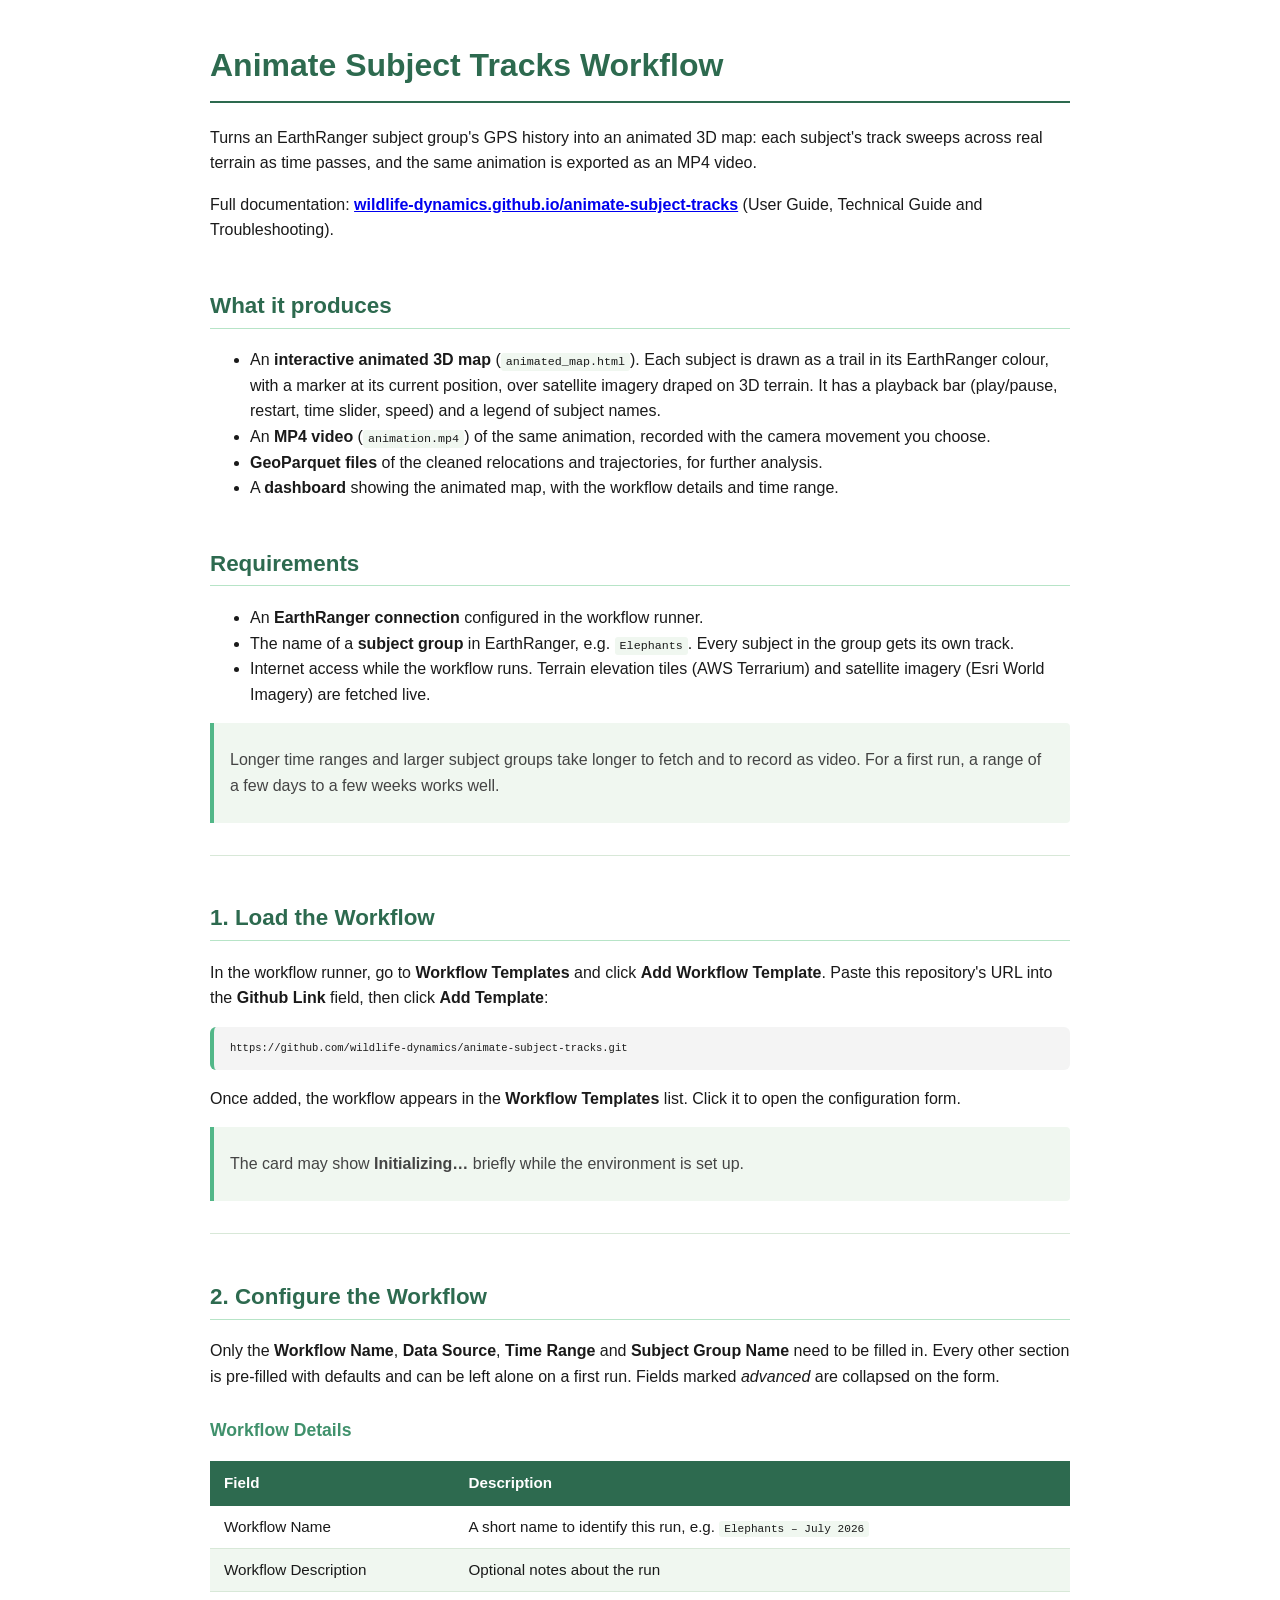
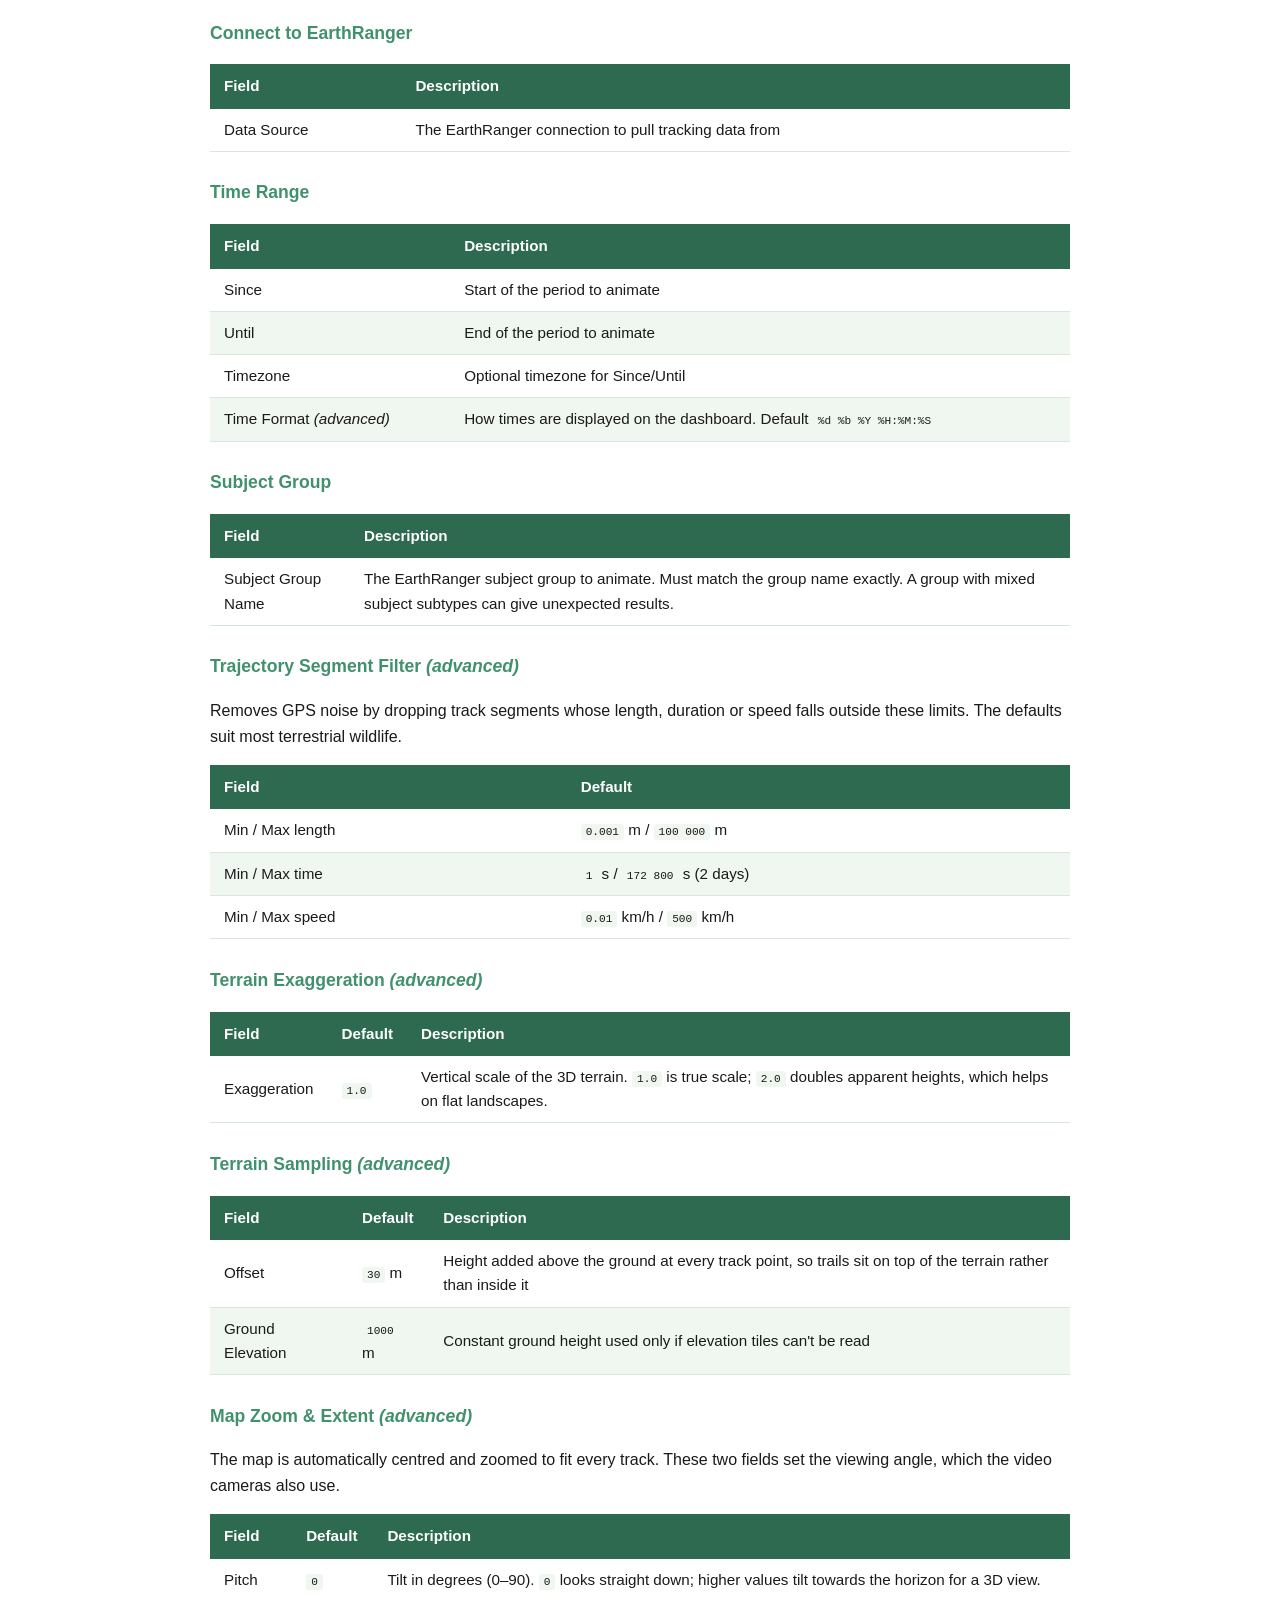
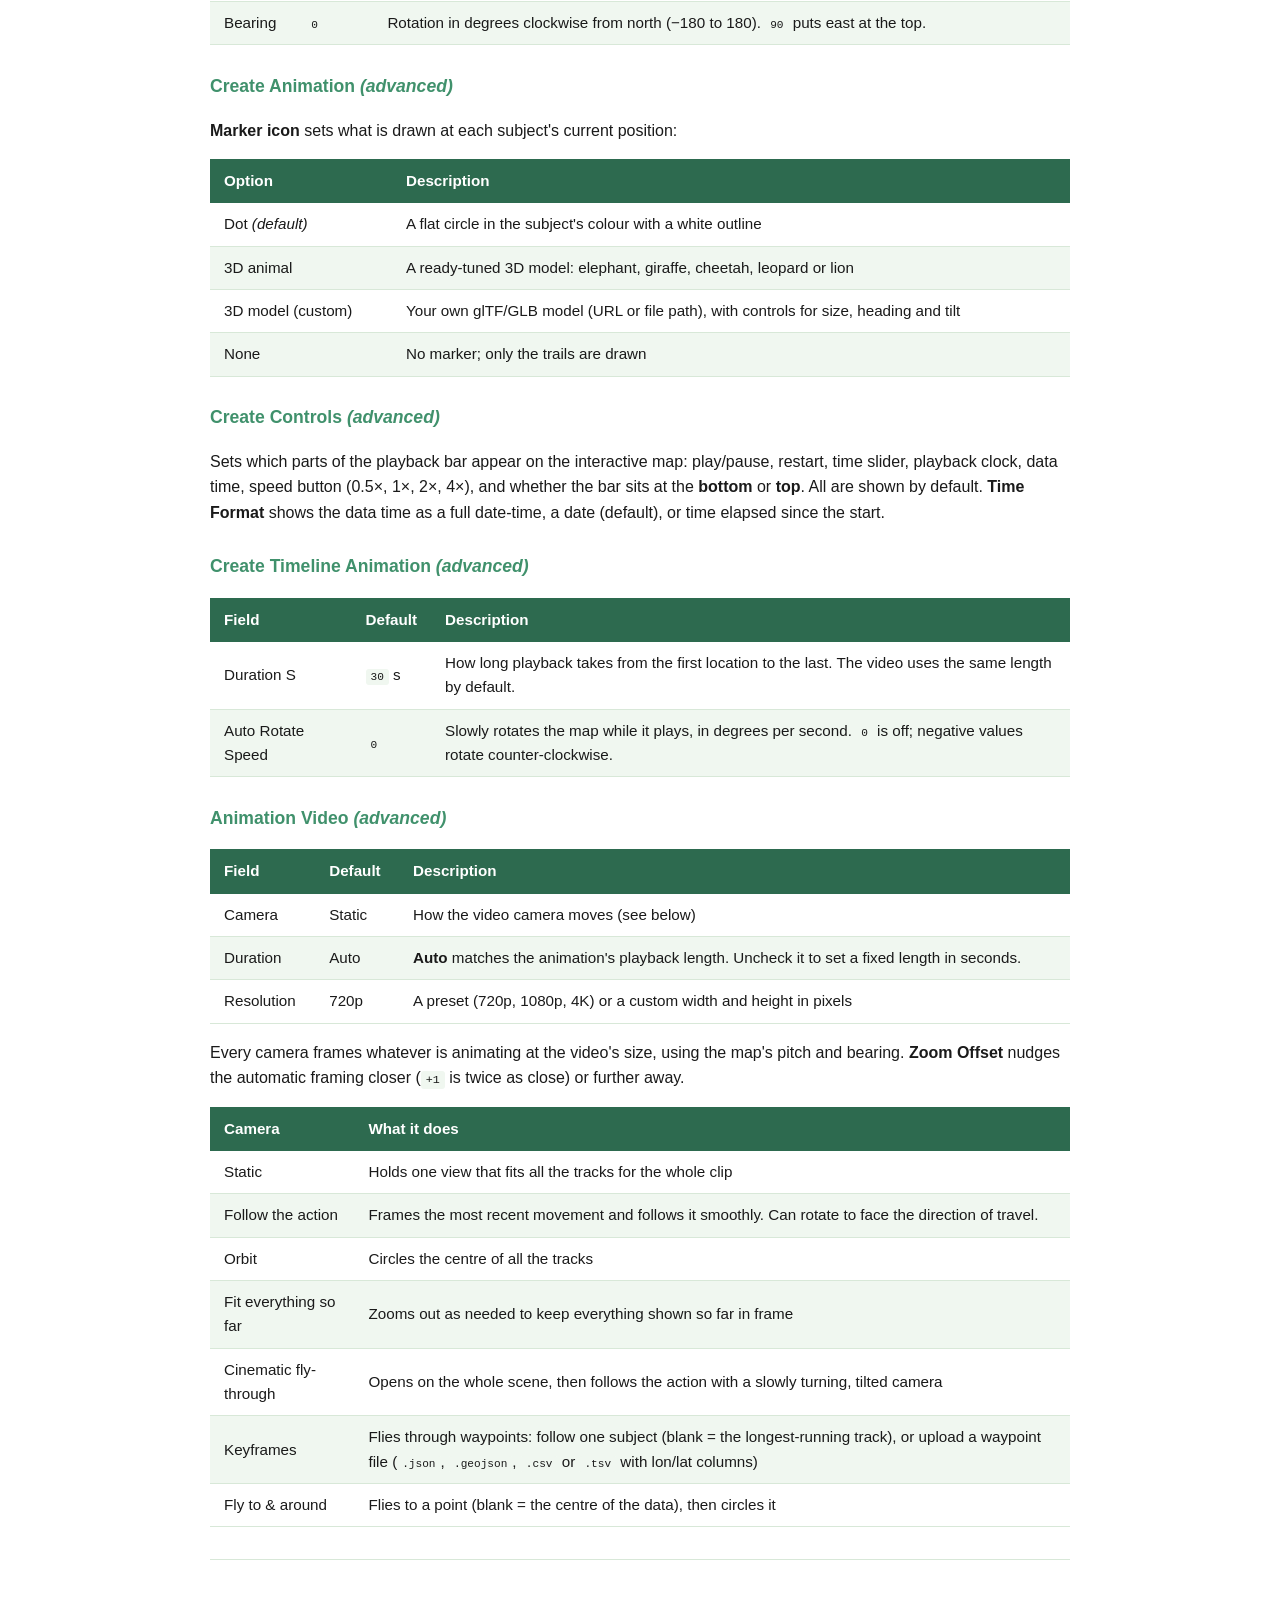
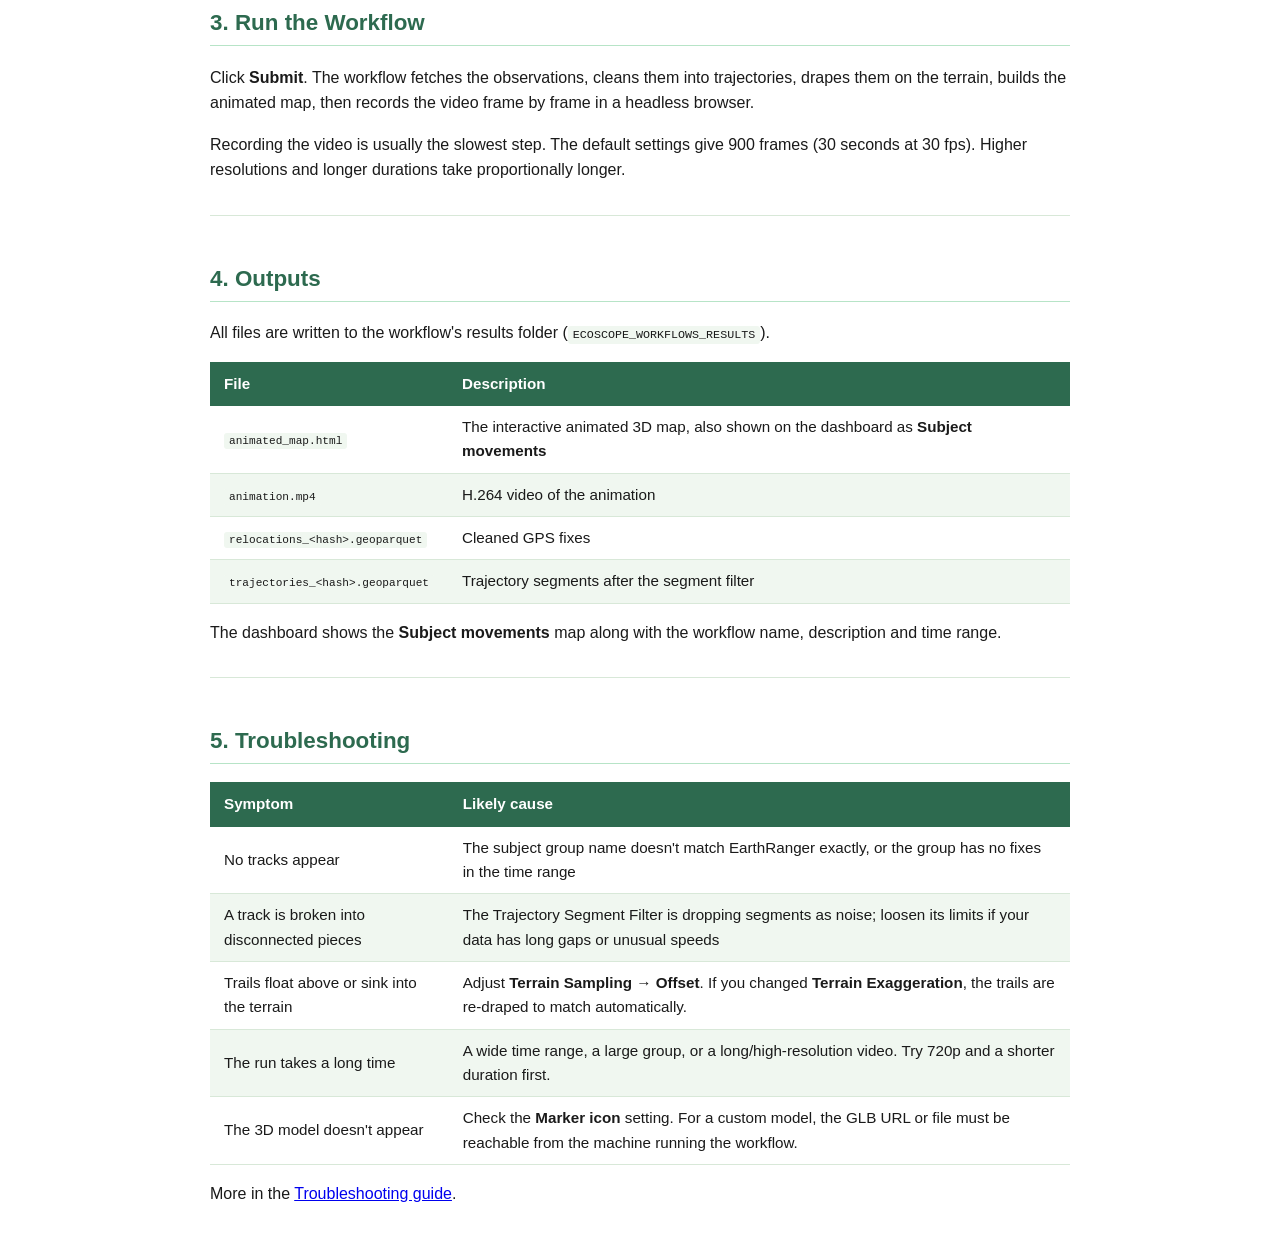
==== README.html @ dc08ee8d "Improve configurations and update readme" ====
<!DOCTYPE html>
<html lang="en">
<head>
  <meta charset="utf-8" />
  <meta name="viewport" content="width=device-width, initial-scale=1.0, user-scalable=yes" />
  <title>Animate Subject Tracks Workflow</title>
  <style>
    code{white-space: pre-wrap;}
    span.smallcaps{font-variant: small-caps;}
    span.underline{text-decoration: underline;}
    div.column{display: inline-block; vertical-align: top; width: 50%;}
    div.hanging-indent{margin-left: 1.5em; text-indent: -1.5em;}
    ul.task-list{list-style: none;}
    .display.math{display: block; text-align: center; margin: 0.5rem auto;}
    body { font-family: -apple-system, BlinkMacSystemFont, "Segoe UI", sans-serif; max-width: 860px; margin: 40px auto; padding: 0 24px; color: #1a1a1a; line-height: 1.6; }
    h1 { font-size: 2em; border-bottom: 2px solid #2d6a4f; padding-bottom: 10px; color: #2d6a4f; }
    h2 { font-size: 1.4em; color: #2d6a4f; margin-top: 2em; border-bottom: 1px solid #b7e4c7; padding-bottom: 4px; }
    h3 { font-size: 1.1em; color: #40916c; margin-top: 1.5em; }
    h4 { font-size: 1em; color: #52b788; }
    img { max-width: 100%; border: 1px solid #d8e8d8; border-radius: 6px; margin: 16px 0; box-shadow: 0 2px 8px rgba(0,0,0,0.1); }
    pre { background: #f4f4f4; padding: 12px 16px; border-radius: 6px; font-size: 0.9em; overflow-x: auto; border-left: 4px solid #52b788; }
    code { background: #f0f7f0; padding: 2px 5px; border-radius: 3px; font-size: 0.9em; }
    pre code { background: none; padding: 0; }
    table { border-collapse: collapse; width: 100%; margin: 16px 0; font-size: 0.95em; }
    th { background: #2d6a4f; color: white; padding: 10px 14px; text-align: left; }
    td { padding: 9px 14px; border-bottom: 1px solid #d8e8d8; }
    tr:nth-child(even) td { background: #f0f7f0; }
    hr { border: none; border-top: 1px solid #d8e8d8; margin: 2em 0; }
    blockquote { border-left: 4px solid #52b788; margin: 1em 0; padding: 8px 16px; background: #f0f7f0; color: #444; border-radius: 0 4px 4px 0; }
  </style>
</head>
<body>

<h1 id="animate-subject-tracks-workflow">Animate Subject Tracks Workflow</h1>
<p>Turns an EarthRanger subject group's GPS history into an animated 3D map: each subject's track sweeps across real terrain as time passes, and the same animation is exported as an MP4 video.</p>
<p>Full documentation: <strong><a href="https://wildlife-dynamics.github.io/animate-subject-tracks/">wildlife-dynamics.github.io/animate-subject-tracks</a></strong> (User Guide, Technical Guide and Troubleshooting).</p>
<h2 id="what-it-produces">What it produces</h2>
<ul>
<li>An <strong>interactive animated 3D map</strong> (<code>animated_map.html</code>). Each subject is drawn as a trail in its EarthRanger colour, with a marker at its current position, over satellite imagery draped on 3D terrain. It has a playback bar (play/pause, restart, time slider, speed) and a legend of subject names.</li>
<li>An <strong>MP4 video</strong> (<code>animation.mp4</code>) of the same animation, recorded with the camera movement you choose.</li>
<li><strong>GeoParquet files</strong> of the cleaned relocations and trajectories, for further analysis.</li>
<li>A <strong>dashboard</strong> showing the animated map, with the workflow details and time range.</li>
</ul>
<h2 id="requirements">Requirements</h2>
<ul>
<li>An <strong>EarthRanger connection</strong> configured in the workflow runner.</li>
<li>The name of a <strong>subject group</strong> in EarthRanger, e.g. <code>Elephants</code>. Every subject in the group gets its own track.</li>
<li>Internet access while the workflow runs. Terrain elevation tiles (AWS Terrarium) and satellite imagery (Esri World Imagery) are fetched live.</li>
</ul>
<blockquote>
<p>Longer time ranges and larger subject groups take longer to fetch and to record as video. For a first run, a range of a few days to a few weeks works well.</p>
</blockquote>
<hr />
<h2 id="1-load-the-workflow">1. Load the Workflow</h2>
<p>In the workflow runner, go to <strong>Workflow Templates</strong> and click <strong>Add Workflow Template</strong>. Paste this repository's URL into the <strong>Github Link</strong> field, then click <strong>Add Template</strong>:</p>
<pre><code>https://github.com/wildlife-dynamics/animate-subject-tracks.git
</code></pre>
<p>Once added, the workflow appears in the <strong>Workflow Templates</strong> list. Click it to open the configuration form.</p>
<blockquote>
<p>The card may show <strong>Initializing…</strong> briefly while the environment is set up.</p>
</blockquote>
<hr />
<h2 id="2-configure-the-workflow">2. Configure the Workflow</h2>
<p>Only the <strong>Workflow Name</strong>, <strong>Data Source</strong>, <strong>Time Range</strong> and <strong>Subject Group Name</strong> need to be filled in. Every other section is pre-filled with defaults and can be left alone on a first run. Fields marked <em>advanced</em> are collapsed on the form.</p>
<h3 id="workflow-details">Workflow Details</h3>
<table>
<thead>
<tr>
<th>Field</th>
<th>Description</th>
</tr>
</thead>
<tbody>
<tr>
<td>Workflow Name</td>
<td>A short name to identify this run, e.g. <code>Elephants – July 2026</code></td>
</tr>
<tr>
<td>Workflow Description</td>
<td>Optional notes about the run</td>
</tr>
</tbody>
</table>
<h3 id="connect-to-earthranger">Connect to EarthRanger</h3>
<table>
<thead>
<tr>
<th>Field</th>
<th>Description</th>
</tr>
</thead>
<tbody>
<tr>
<td>Data Source</td>
<td>The EarthRanger connection to pull tracking data from</td>
</tr>
</tbody>
</table>
<h3 id="time-range">Time Range</h3>
<table>
<thead>
<tr>
<th>Field</th>
<th>Description</th>
</tr>
</thead>
<tbody>
<tr>
<td>Since</td>
<td>Start of the period to animate</td>
</tr>
<tr>
<td>Until</td>
<td>End of the period to animate</td>
</tr>
<tr>
<td>Timezone</td>
<td>Optional timezone for Since/Until</td>
</tr>
<tr>
<td>Time Format <em>(advanced)</em></td>
<td>How times are displayed on the dashboard. Default <code>%d %b %Y %H:%M:%S</code></td>
</tr>
</tbody>
</table>
<h3 id="subject-group">Subject Group</h3>
<table>
<thead>
<tr>
<th>Field</th>
<th>Description</th>
</tr>
</thead>
<tbody>
<tr>
<td>Subject Group Name</td>
<td>The EarthRanger subject group to animate. Must match the group name exactly. A group with mixed subject subtypes can give unexpected results.</td>
</tr>
</tbody>
</table>
<h3 id="trajectory-segment-filter-advanced">Trajectory Segment Filter <em>(advanced)</em></h3>
<p>Removes GPS noise by dropping track segments whose length, duration or speed falls outside these limits. The defaults suit most terrestrial wildlife.</p>
<table>
<thead>
<tr>
<th>Field</th>
<th>Default</th>
</tr>
</thead>
<tbody>
<tr>
<td>Min / Max length</td>
<td><code>0.001</code> m / <code>100 000</code> m</td>
</tr>
<tr>
<td>Min / Max time</td>
<td><code>1</code> s / <code>172 800</code> s (2 days)</td>
</tr>
<tr>
<td>Min / Max speed</td>
<td><code>0.01</code> km/h / <code>500</code> km/h</td>
</tr>
</tbody>
</table>
<h3 id="terrain-exaggeration-advanced">Terrain Exaggeration <em>(advanced)</em></h3>
<table>
<thead>
<tr>
<th>Field</th>
<th>Default</th>
<th>Description</th>
</tr>
</thead>
<tbody>
<tr>
<td>Exaggeration</td>
<td><code>1.0</code></td>
<td>Vertical scale of the 3D terrain. <code>1.0</code> is true scale; <code>2.0</code> doubles apparent heights, which helps on flat landscapes.</td>
</tr>
</tbody>
</table>
<h3 id="terrain-sampling-advanced">Terrain Sampling <em>(advanced)</em></h3>
<table>
<thead>
<tr>
<th>Field</th>
<th>Default</th>
<th>Description</th>
</tr>
</thead>
<tbody>
<tr>
<td>Offset</td>
<td><code>30</code> m</td>
<td>Height added above the ground at every track point, so trails sit on top of the terrain rather than inside it</td>
</tr>
<tr>
<td>Ground Elevation</td>
<td><code>1000</code> m</td>
<td>Constant ground height used only if elevation tiles can't be read</td>
</tr>
</tbody>
</table>
<h3 id="map-zoom-extent-advanced">Map Zoom &amp; Extent <em>(advanced)</em></h3>
<p>The map is automatically centred and zoomed to fit every track. These two fields set the viewing angle, which the video cameras also use.</p>
<table>
<thead>
<tr>
<th>Field</th>
<th>Default</th>
<th>Description</th>
</tr>
</thead>
<tbody>
<tr>
<td>Pitch</td>
<td><code>0</code></td>
<td>Tilt in degrees (0–90). <code>0</code> looks straight down; higher values tilt towards the horizon for a 3D view.</td>
</tr>
<tr>
<td>Bearing</td>
<td><code>0</code></td>
<td>Rotation in degrees clockwise from north (−180 to 180). <code>90</code> puts east at the top.</td>
</tr>
</tbody>
</table>
<h3 id="create-animation-advanced">Create Animation <em>(advanced)</em></h3>
<p><strong>Marker icon</strong> sets what is drawn at each subject's current position:</p>
<table>
<thead>
<tr>
<th>Option</th>
<th>Description</th>
</tr>
</thead>
<tbody>
<tr>
<td>Dot <em>(default)</em></td>
<td>A flat circle in the subject's colour with a white outline</td>
</tr>
<tr>
<td>3D animal</td>
<td>A ready-tuned 3D model: elephant, giraffe, cheetah, leopard or lion</td>
</tr>
<tr>
<td>3D model (custom)</td>
<td>Your own glTF/GLB model (URL or file path), with controls for size, heading and tilt</td>
</tr>
<tr>
<td>None</td>
<td>No marker; only the trails are drawn</td>
</tr>
</tbody>
</table>
<h3 id="create-controls-advanced">Create Controls <em>(advanced)</em></h3>
<p>Sets which parts of the playback bar appear on the interactive map: play/pause, restart, time slider, playback clock, data time, speed button (0.5×, 1×, 2×, 4×), and whether the bar sits at the <strong>bottom</strong> or <strong>top</strong>. All are shown by default. <strong>Time Format</strong> shows the data time as a full date-time, a date (default), or time elapsed since the start.</p>
<h3 id="create-timeline-animation-advanced">Create Timeline Animation <em>(advanced)</em></h3>
<table>
<thead>
<tr>
<th>Field</th>
<th>Default</th>
<th>Description</th>
</tr>
</thead>
<tbody>
<tr>
<td>Duration S</td>
<td><code>30</code> s</td>
<td>How long playback takes from the first location to the last. The video uses the same length by default.</td>
</tr>
<tr>
<td>Auto Rotate Speed</td>
<td><code>0</code></td>
<td>Slowly rotates the map while it plays, in degrees per second. <code>0</code> is off; negative values rotate counter-clockwise.</td>
</tr>
</tbody>
</table>
<h3 id="animation-video-advanced">Animation Video <em>(advanced)</em></h3>
<table>
<thead>
<tr>
<th>Field</th>
<th>Default</th>
<th>Description</th>
</tr>
</thead>
<tbody>
<tr>
<td>Camera</td>
<td>Static</td>
<td>How the video camera moves (see below)</td>
</tr>
<tr>
<td>Duration</td>
<td>Auto</td>
<td><strong>Auto</strong> matches the animation's playback length. Uncheck it to set a fixed length in seconds.</td>
</tr>
<tr>
<td>Resolution</td>
<td>720p</td>
<td>A preset (720p, 1080p, 4K) or a custom width and height in pixels</td>
</tr>
</tbody>
</table>
<p>Every camera frames whatever is animating at the video's size, using the map's pitch and bearing. <strong>Zoom Offset</strong> nudges the automatic framing closer (<code>+1</code> is twice as close) or further away.</p>
<table>
<thead>
<tr>
<th>Camera</th>
<th>What it does</th>
</tr>
</thead>
<tbody>
<tr>
<td>Static</td>
<td>Holds one view that fits all the tracks for the whole clip</td>
</tr>
<tr>
<td>Follow the action</td>
<td>Frames the most recent movement and follows it smoothly. Can rotate to face the direction of travel.</td>
</tr>
<tr>
<td>Orbit</td>
<td>Circles the centre of all the tracks</td>
</tr>
<tr>
<td>Fit everything so far</td>
<td>Zooms out as needed to keep everything shown so far in frame</td>
</tr>
<tr>
<td>Cinematic fly-through</td>
<td>Opens on the whole scene, then follows the action with a slowly turning, tilted camera</td>
</tr>
<tr>
<td>Keyframes</td>
<td>Flies through waypoints: follow one subject (blank = the longest-running track), or upload a waypoint file (<code>.json</code>, <code>.geojson</code>, <code>.csv</code> or <code>.tsv</code> with lon/lat columns)</td>
</tr>
<tr>
<td>Fly to &amp; around</td>
<td>Flies to a point (blank = the centre of the data), then circles it</td>
</tr>
</tbody>
</table>
<hr />
<h2 id="3-run-the-workflow">3. Run the Workflow</h2>
<p>Click <strong>Submit</strong>. The workflow fetches the observations, cleans them into trajectories, drapes them on the terrain, builds the animated map, then records the video frame by frame in a headless browser.</p>
<p>Recording the video is usually the slowest step. The default settings give 900 frames (30 seconds at 30 fps). Higher resolutions and longer durations take proportionally longer.</p>
<hr />
<h2 id="4-outputs">4. Outputs</h2>
<p>All files are written to the workflow's results folder (<code>ECOSCOPE_WORKFLOWS_RESULTS</code>).</p>
<table>
<thead>
<tr>
<th>File</th>
<th>Description</th>
</tr>
</thead>
<tbody>
<tr>
<td><code>animated_map.html</code></td>
<td>The interactive animated 3D map, also shown on the dashboard as <strong>Subject movements</strong></td>
</tr>
<tr>
<td><code>animation.mp4</code></td>
<td>H.264 video of the animation</td>
</tr>
<tr>
<td><code>relocations_&lt;hash&gt;.geoparquet</code></td>
<td>Cleaned GPS fixes</td>
</tr>
<tr>
<td><code>trajectories_&lt;hash&gt;.geoparquet</code></td>
<td>Trajectory segments after the segment filter</td>
</tr>
</tbody>
</table>
<p>The dashboard shows the <strong>Subject movements</strong> map along with the workflow name, description and time range.</p>
<hr />
<h2 id="5-troubleshooting">5. Troubleshooting</h2>
<table>
<thead>
<tr>
<th>Symptom</th>
<th>Likely cause</th>
</tr>
</thead>
<tbody>
<tr>
<td>No tracks appear</td>
<td>The subject group name doesn't match EarthRanger exactly, or the group has no fixes in the time range</td>
</tr>
<tr>
<td>A track is broken into disconnected pieces</td>
<td>The Trajectory Segment Filter is dropping segments as noise; loosen its limits if your data has long gaps or unusual speeds</td>
</tr>
<tr>
<td>Trails float above or sink into the terrain</td>
<td>Adjust <strong>Terrain Sampling → Offset</strong>. If you changed <strong>Terrain Exaggeration</strong>, the trails are re-draped to match automatically.</td>
</tr>
<tr>
<td>The run takes a long time</td>
<td>A wide time range, a large group, or a long/high-resolution video. Try 720p and a shorter duration first.</td>
</tr>
<tr>
<td>The 3D model doesn't appear</td>
<td>Check the <strong>Marker icon</strong> setting. For a custom model, the GLB URL or file must be reachable from the machine running the workflow.</td>
</tr>
</tbody>
</table>
<p>More in the <a href="https://wildlife-dynamics.github.io/animate-subject-tracks/troubleshooting.html">Troubleshooting guide</a>.</p>

</body>
</html>
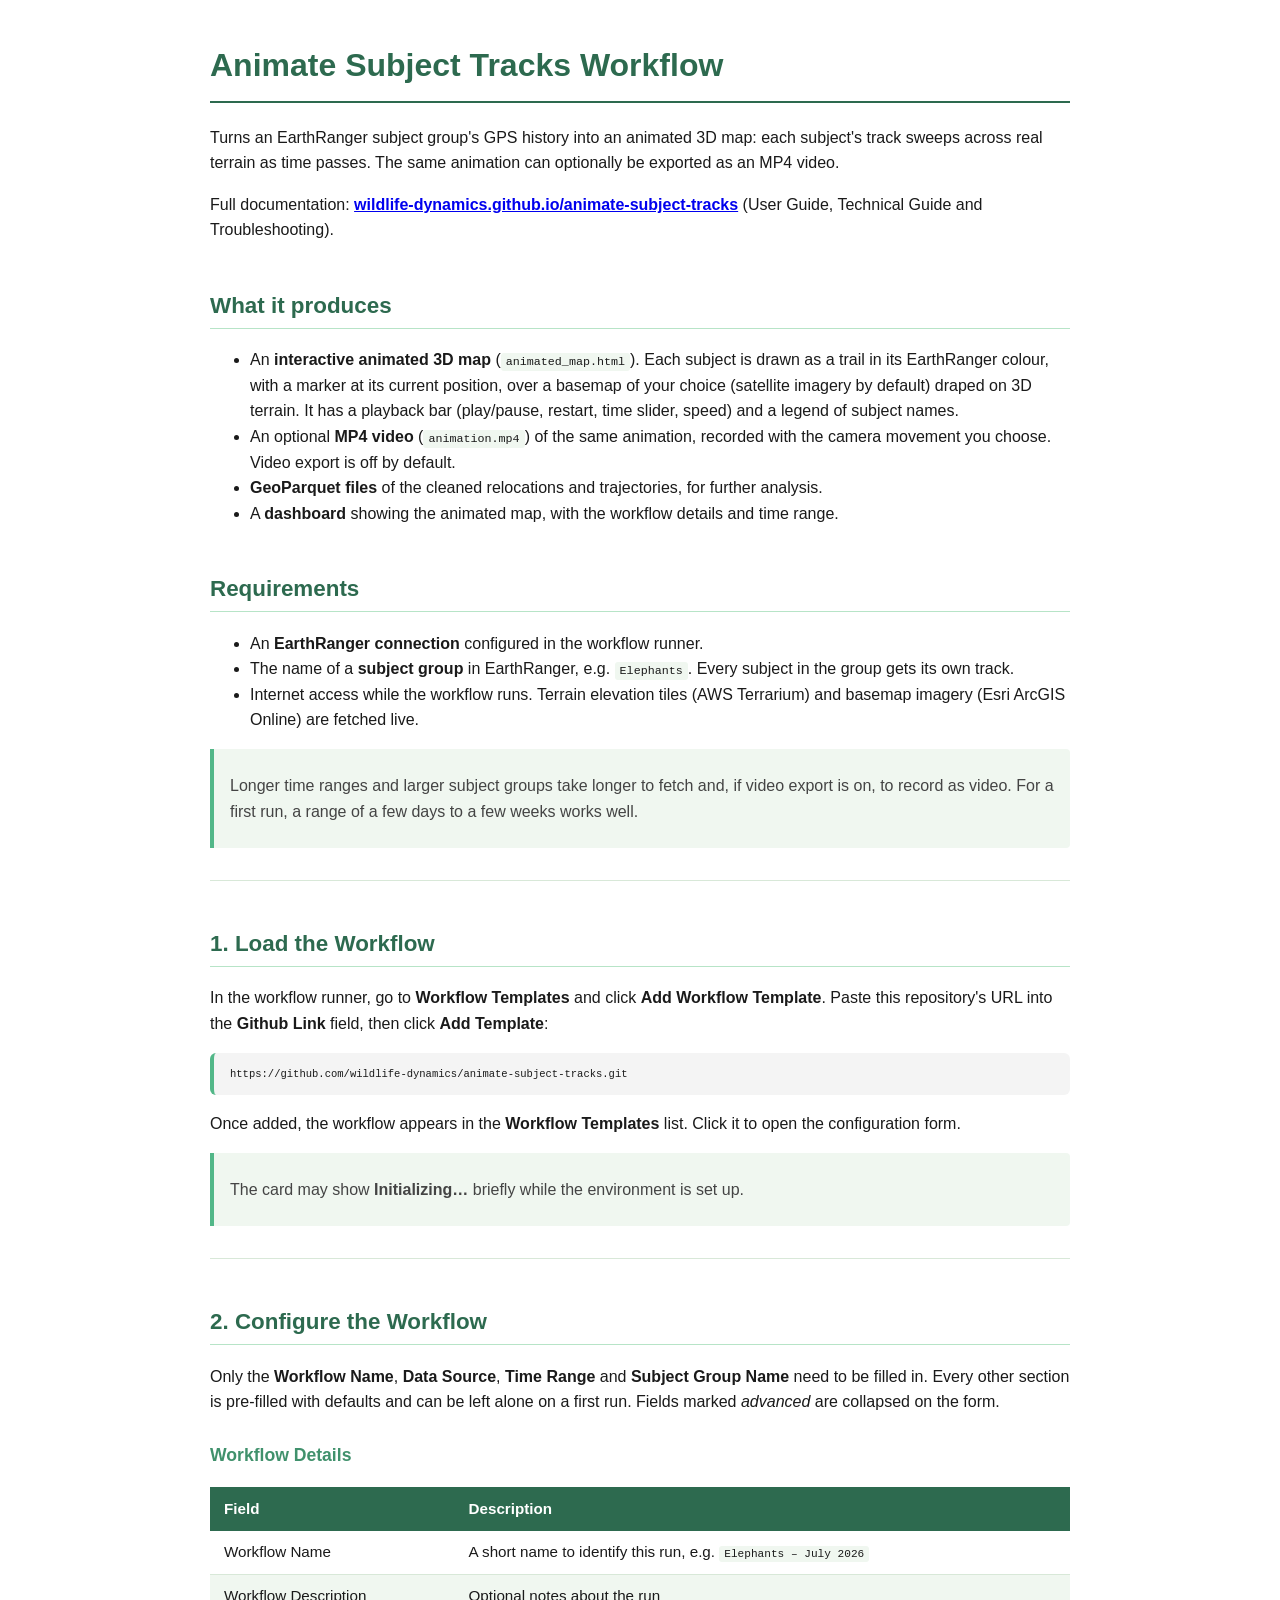
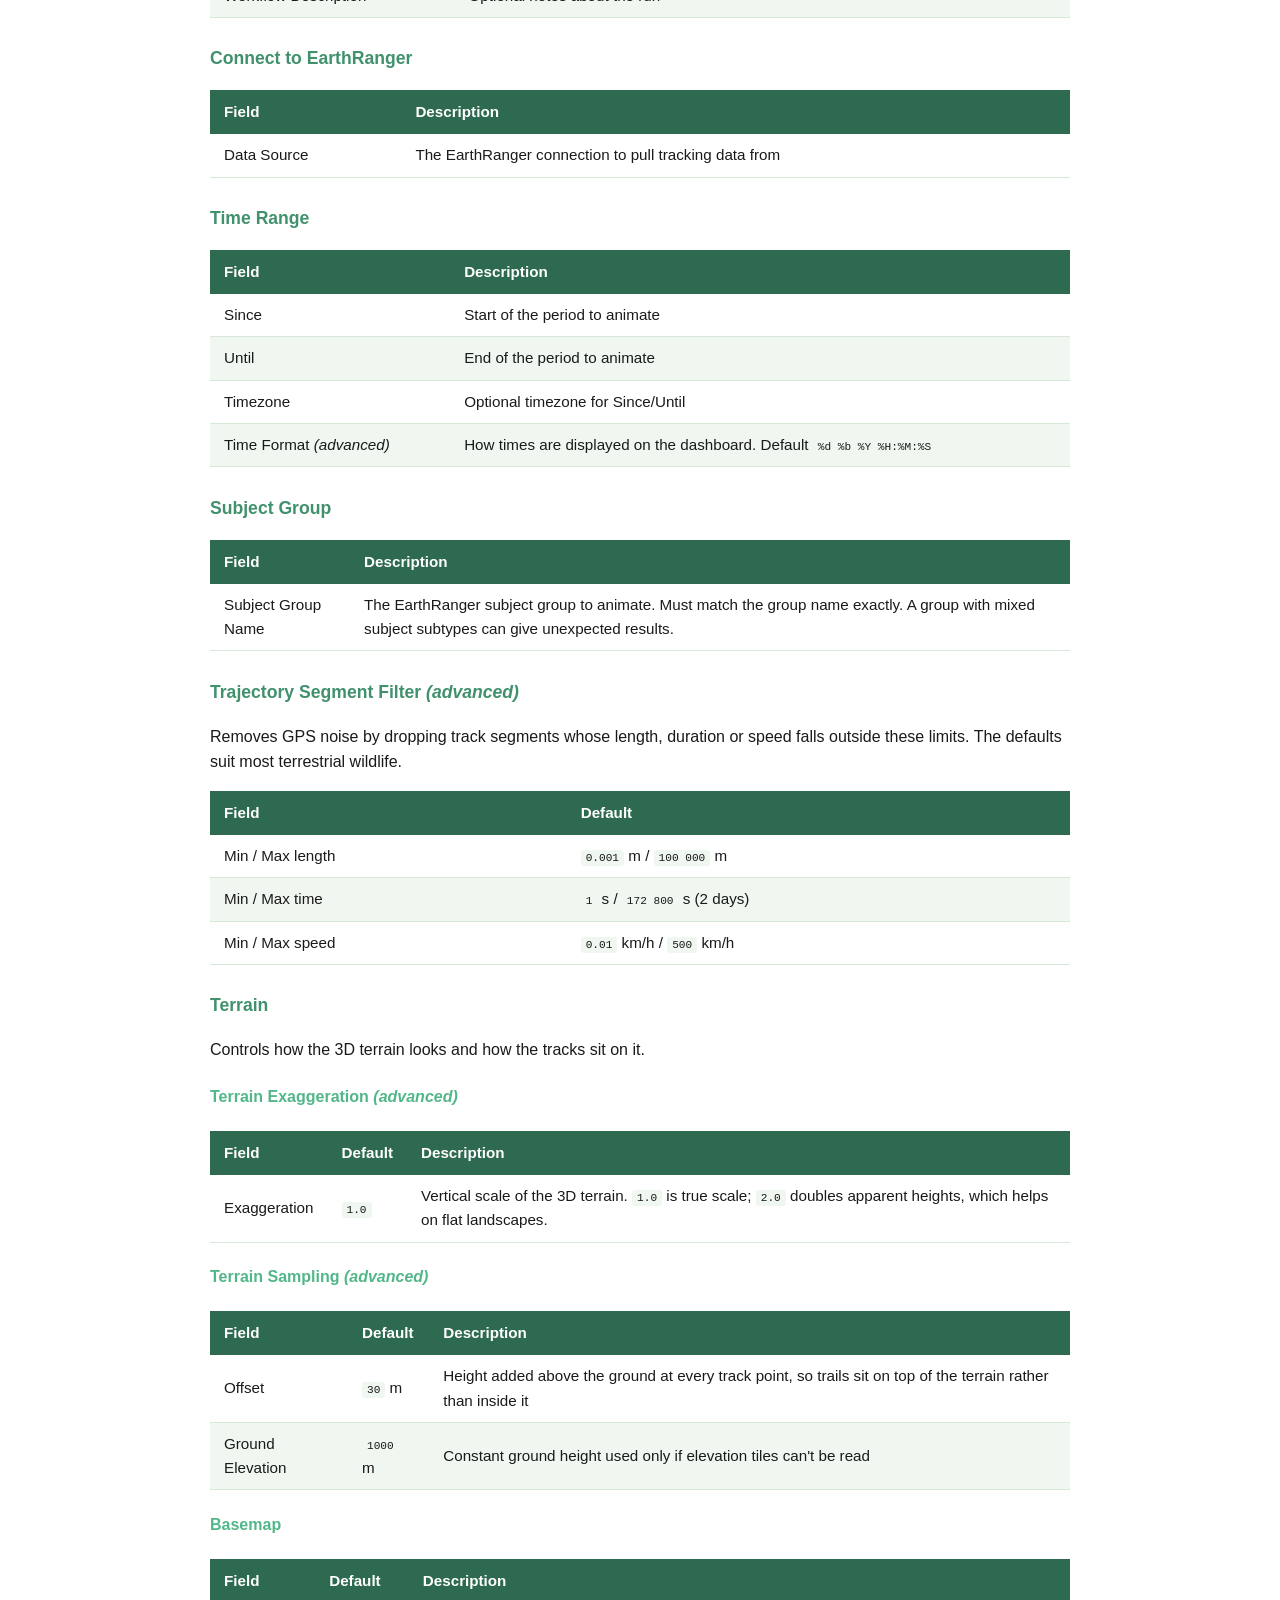
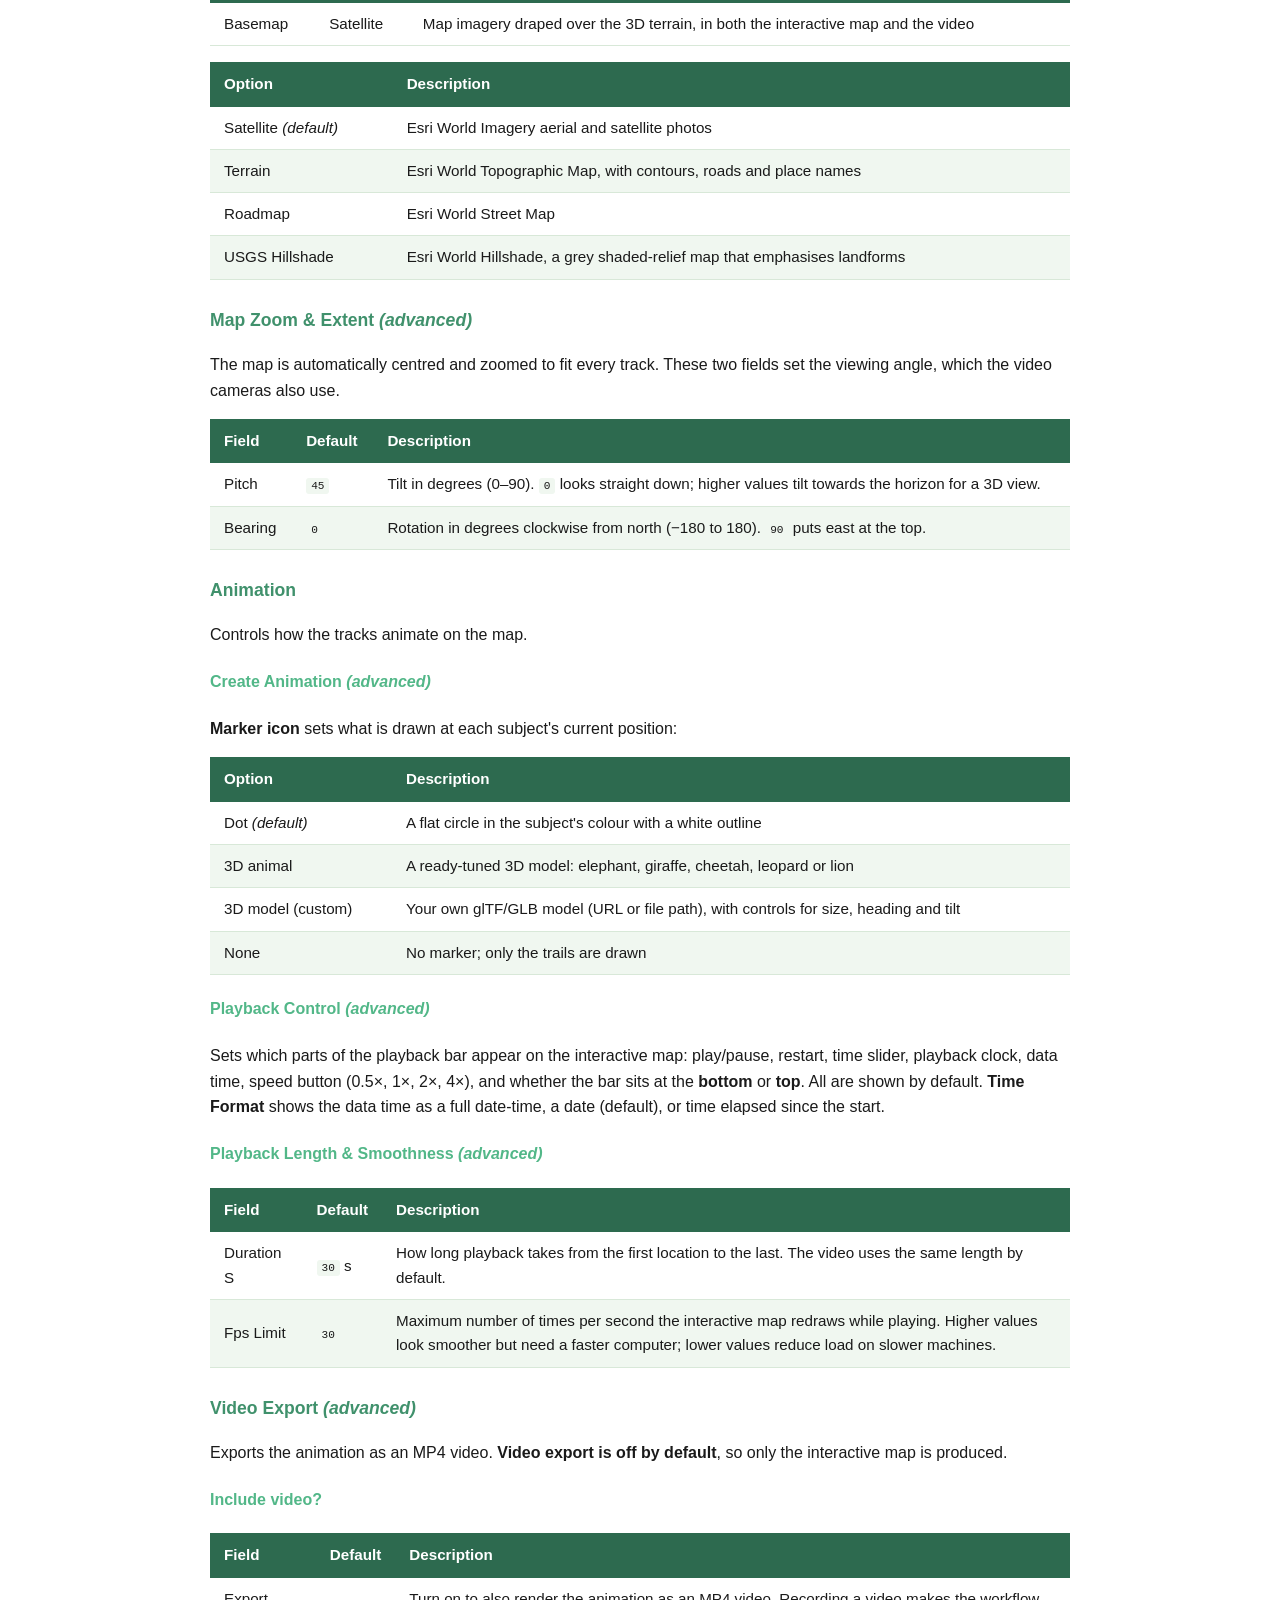
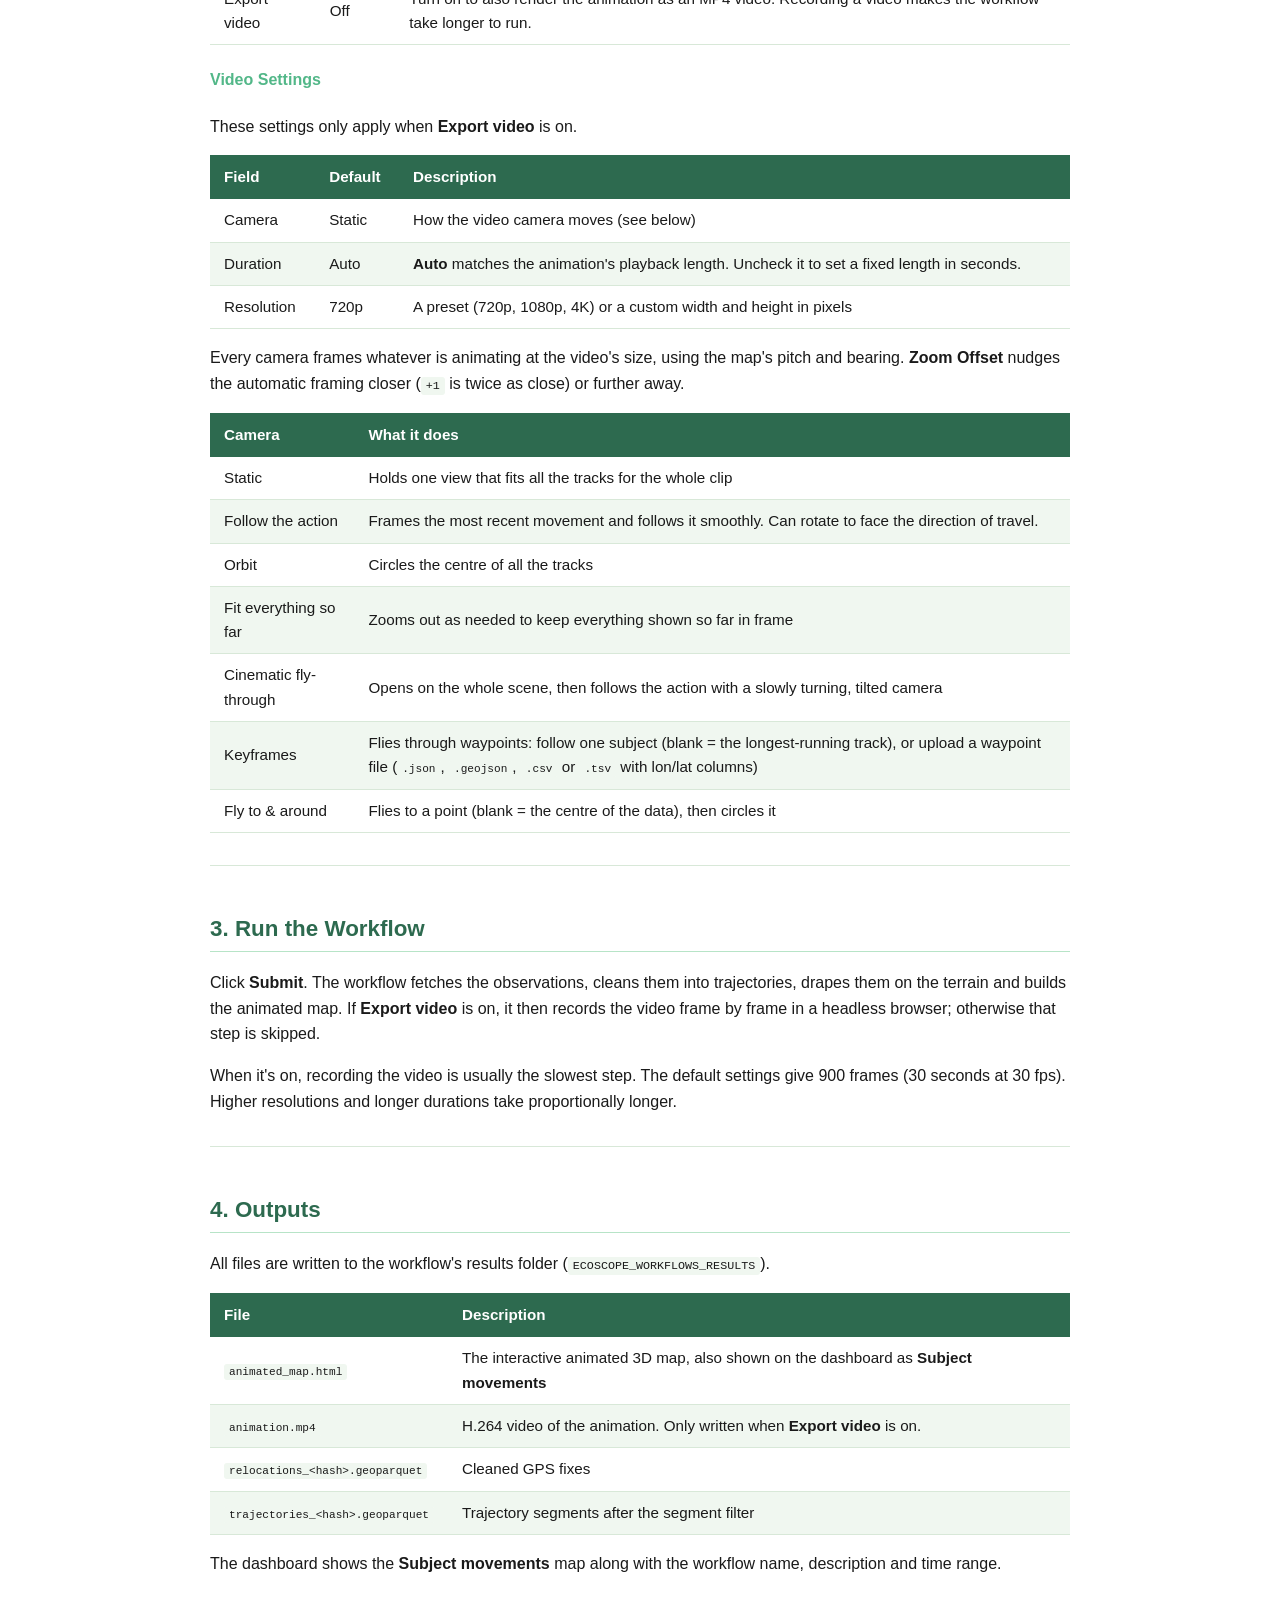
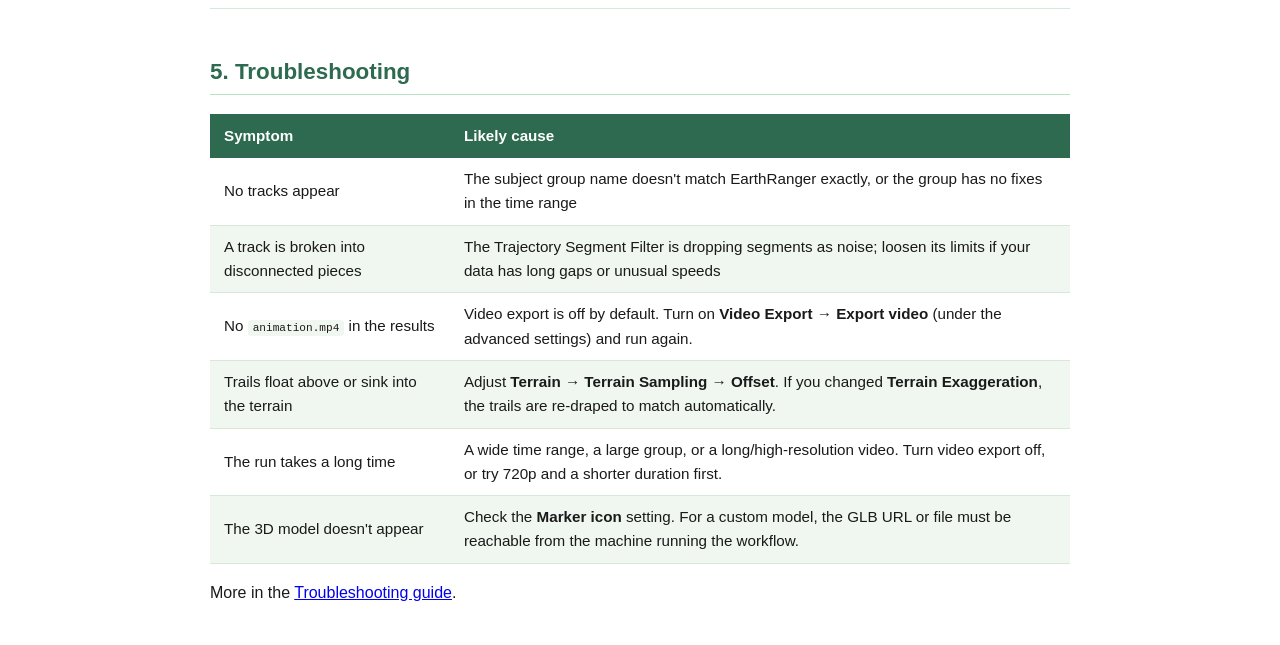
==== commit 00f5b97a: "Update configuration form for clarity purposes" ====
--- a/README.html
+++ b/README.html
@@ -32,12 +32,12 @@
 <body>
 
 <h1 id="animate-subject-tracks-workflow">Animate Subject Tracks Workflow</h1>
-<p>Turns an EarthRanger subject group's GPS history into an animated 3D map: each subject's track sweeps across real terrain as time passes, and the same animation is exported as an MP4 video.</p>
+<p>Turns an EarthRanger subject group's GPS history into an animated 3D map: each subject's track sweeps across real terrain as time passes. The same animation can optionally be exported as an MP4 video.</p>
 <p>Full documentation: <strong><a href="https://wildlife-dynamics.github.io/animate-subject-tracks/">wildlife-dynamics.github.io/animate-subject-tracks</a></strong> (User Guide, Technical Guide and Troubleshooting).</p>
 <h2 id="what-it-produces">What it produces</h2>
 <ul>
-<li>An <strong>interactive animated 3D map</strong> (<code>animated_map.html</code>). Each subject is drawn as a trail in its EarthRanger colour, with a marker at its current position, over satellite imagery draped on 3D terrain. It has a playback bar (play/pause, restart, time slider, speed) and a legend of subject names.</li>
-<li>An <strong>MP4 video</strong> (<code>animation.mp4</code>) of the same animation, recorded with the camera movement you choose.</li>
+<li>An <strong>interactive animated 3D map</strong> (<code>animated_map.html</code>). Each subject is drawn as a trail in its EarthRanger colour, with a marker at its current position, over a basemap of your choice (satellite imagery by default) draped on 3D terrain. It has a playback bar (play/pause, restart, time slider, speed) and a legend of subject names.</li>
+<li>An optional <strong>MP4 video</strong> (<code>animation.mp4</code>) of the same animation, recorded with the camera movement you choose. Video export is off by default.</li>
 <li><strong>GeoParquet files</strong> of the cleaned relocations and trajectories, for further analysis.</li>
 <li>A <strong>dashboard</strong> showing the animated map, with the workflow details and time range.</li>
 </ul>
@@ -45,10 +45,10 @@
 <ul>
 <li>An <strong>EarthRanger connection</strong> configured in the workflow runner.</li>
 <li>The name of a <strong>subject group</strong> in EarthRanger, e.g. <code>Elephants</code>. Every subject in the group gets its own track.</li>
-<li>Internet access while the workflow runs. Terrain elevation tiles (AWS Terrarium) and satellite imagery (Esri World Imagery) are fetched live.</li>
+<li>Internet access while the workflow runs. Terrain elevation tiles (AWS Terrarium) and basemap imagery (Esri ArcGIS Online) are fetched live.</li>
 </ul>
 <blockquote>
-<p>Longer time ranges and larger subject groups take longer to fetch and to record as video. For a first run, a range of a few days to a few weeks works well.</p>
+<p>Longer time ranges and larger subject groups take longer to fetch and, if video export is on, to record as video. For a first run, a range of a few days to a few weeks works well.</p>
 </blockquote>
 <hr />
 <h2 id="1-load-the-workflow">1. Load the Workflow</h2>
@@ -162,7 +162,9 @@
 </tr>
 </tbody>
 </table>
-<h3 id="terrain-exaggeration-advanced">Terrain Exaggeration <em>(advanced)</em></h3>
+<h3 id="terrain">Terrain</h3>
+<p>Controls how the 3D terrain looks and how the tracks sit on it.</p>
+<h4 id="terrain-exaggeration-advanced">Terrain Exaggeration <em>(advanced)</em></h4>
 <table>
 <thead>
 <tr>
@@ -179,7 +181,7 @@
 </tr>
 </tbody>
 </table>
-<h3 id="terrain-sampling-advanced">Terrain Sampling <em>(advanced)</em></h3>
+<h4 id="terrain-sampling-advanced">Terrain Sampling <em>(advanced)</em></h4>
 <table>
 <thead>
 <tr>
@@ -201,6 +203,49 @@
 </tr>
 </tbody>
 </table>
+<h4 id="basemap">Basemap</h4>
+<table>
+<thead>
+<tr>
+<th>Field</th>
+<th>Default</th>
+<th>Description</th>
+</tr>
+</thead>
+<tbody>
+<tr>
+<td>Basemap</td>
+<td>Satellite</td>
+<td>Map imagery draped over the 3D terrain, in both the interactive map and the video</td>
+</tr>
+</tbody>
+</table>
+<table>
+<thead>
+<tr>
+<th>Option</th>
+<th>Description</th>
+</tr>
+</thead>
+<tbody>
+<tr>
+<td>Satellite <em>(default)</em></td>
+<td>Esri World Imagery aerial and satellite photos</td>
+</tr>
+<tr>
+<td>Terrain</td>
+<td>Esri World Topographic Map, with contours, roads and place names</td>
+</tr>
+<tr>
+<td>Roadmap</td>
+<td>Esri World Street Map</td>
+</tr>
+<tr>
+<td>USGS Hillshade</td>
+<td>Esri World Hillshade, a grey shaded-relief map that emphasises landforms</td>
+</tr>
+</tbody>
+</table>
 <h3 id="map-zoom-extent-advanced">Map Zoom &amp; Extent <em>(advanced)</em></h3>
 <p>The map is automatically centred and zoomed to fit every track. These two fields set the viewing angle, which the video cameras also use.</p>
 <table>
@@ -214,7 +259,7 @@
 <tbody>
 <tr>
 <td>Pitch</td>
-<td><code>0</code></td>
+<td><code>45</code></td>
 <td>Tilt in degrees (0–90). <code>0</code> looks straight down; higher values tilt towards the horizon for a 3D view.</td>
 </tr>
 <tr>
@@ -224,7 +269,9 @@
 </tr>
 </tbody>
 </table>
-<h3 id="create-animation-advanced">Create Animation <em>(advanced)</em></h3>
+<h3 id="animation">Animation</h3>
+<p>Controls how the tracks animate on the map.</p>
+<h4 id="create-animation-advanced">Create Animation <em>(advanced)</em></h4>
 <p><strong>Marker icon</strong> sets what is drawn at each subject's current position:</p>
 <table>
 <thead>
@@ -252,9 +299,9 @@
 </tr>
 </tbody>
 </table>
-<h3 id="create-controls-advanced">Create Controls <em>(advanced)</em></h3>
+<h4 id="playback-control-advanced">Playback Control <em>(advanced)</em></h4>
 <p>Sets which parts of the playback bar appear on the interactive map: play/pause, restart, time slider, playback clock, data time, speed button (0.5×, 1×, 2×, 4×), and whether the bar sits at the <strong>bottom</strong> or <strong>top</strong>. All are shown by default. <strong>Time Format</strong> shows the data time as a full date-time, a date (default), or time elapsed since the start.</p>
-<h3 id="create-timeline-animation-advanced">Create Timeline Animation <em>(advanced)</em></h3>
+<h4 id="playback-length-smoothness-advanced">Playback Length &amp; Smoothness <em>(advanced)</em></h4>
 <table>
 <thead>
 <tr>
@@ -270,13 +317,33 @@
 <td>How long playback takes from the first location to the last. The video uses the same length by default.</td>
 </tr>
 <tr>
-<td>Auto Rotate Speed</td>
-<td><code>0</code></td>
-<td>Slowly rotates the map while it plays, in degrees per second. <code>0</code> is off; negative values rotate counter-clockwise.</td>
-</tr>
-</tbody>
-</table>
-<h3 id="animation-video-advanced">Animation Video <em>(advanced)</em></h3>
+<td>Fps Limit</td>
+<td><code>30</code></td>
+<td>Maximum number of times per second the interactive map redraws while playing. Higher values look smoother but need a faster computer; lower values reduce load on slower machines.</td>
+</tr>
+</tbody>
+</table>
+<h3 id="video-export-advanced">Video Export <em>(advanced)</em></h3>
+<p>Exports the animation as an MP4 video. <strong>Video export is off by default</strong>, so only the interactive map is produced.</p>
+<h4 id="include-video">Include video?</h4>
+<table>
+<thead>
+<tr>
+<th>Field</th>
+<th>Default</th>
+<th>Description</th>
+</tr>
+</thead>
+<tbody>
+<tr>
+<td>Export video</td>
+<td>Off</td>
+<td>Turn on to also render the animation as an MP4 video. Recording a video makes the workflow take longer to run.</td>
+</tr>
+</tbody>
+</table>
+<h4 id="video-settings">Video Settings</h4>
+<p>These settings only apply when <strong>Export video</strong> is on.</p>
 <table>
 <thead>
 <tr>
@@ -344,8 +411,8 @@
 </table>
 <hr />
 <h2 id="3-run-the-workflow">3. Run the Workflow</h2>
-<p>Click <strong>Submit</strong>. The workflow fetches the observations, cleans them into trajectories, drapes them on the terrain, builds the animated map, then records the video frame by frame in a headless browser.</p>
-<p>Recording the video is usually the slowest step. The default settings give 900 frames (30 seconds at 30 fps). Higher resolutions and longer durations take proportionally longer.</p>
+<p>Click <strong>Submit</strong>. The workflow fetches the observations, cleans them into trajectories, drapes them on the terrain and builds the animated map. If <strong>Export video</strong> is on, it then records the video frame by frame in a headless browser; otherwise that step is skipped.</p>
+<p>When it's on, recording the video is usually the slowest step. The default settings give 900 frames (30 seconds at 30 fps). Higher resolutions and longer durations take proportionally longer.</p>
 <hr />
 <h2 id="4-outputs">4. Outputs</h2>
 <p>All files are written to the workflow's results folder (<code>ECOSCOPE_WORKFLOWS_RESULTS</code>).</p>
@@ -363,7 +430,7 @@
 </tr>
 <tr>
 <td><code>animation.mp4</code></td>
-<td>H.264 video of the animation</td>
+<td>H.264 video of the animation. Only written when <strong>Export video</strong> is on.</td>
 </tr>
 <tr>
 <td><code>relocations_&lt;hash&gt;.geoparquet</code></td>
@@ -395,12 +462,16 @@
 <td>The Trajectory Segment Filter is dropping segments as noise; loosen its limits if your data has long gaps or unusual speeds</td>
 </tr>
 <tr>
+<td>No <code>animation.mp4</code> in the results</td>
+<td>Video export is off by default. Turn on <strong>Video Export → Export video</strong> (under the advanced settings) and run again.</td>
+</tr>
+<tr>
 <td>Trails float above or sink into the terrain</td>
-<td>Adjust <strong>Terrain Sampling → Offset</strong>. If you changed <strong>Terrain Exaggeration</strong>, the trails are re-draped to match automatically.</td>
+<td>Adjust <strong>Terrain → Terrain Sampling → Offset</strong>. If you changed <strong>Terrain Exaggeration</strong>, the trails are re-draped to match automatically.</td>
 </tr>
 <tr>
 <td>The run takes a long time</td>
-<td>A wide time range, a large group, or a long/high-resolution video. Try 720p and a shorter duration first.</td>
+<td>A wide time range, a large group, or a long/high-resolution video. Turn video export off, or try 720p and a shorter duration first.</td>
 </tr>
 <tr>
 <td>The 3D model doesn't appear</td>
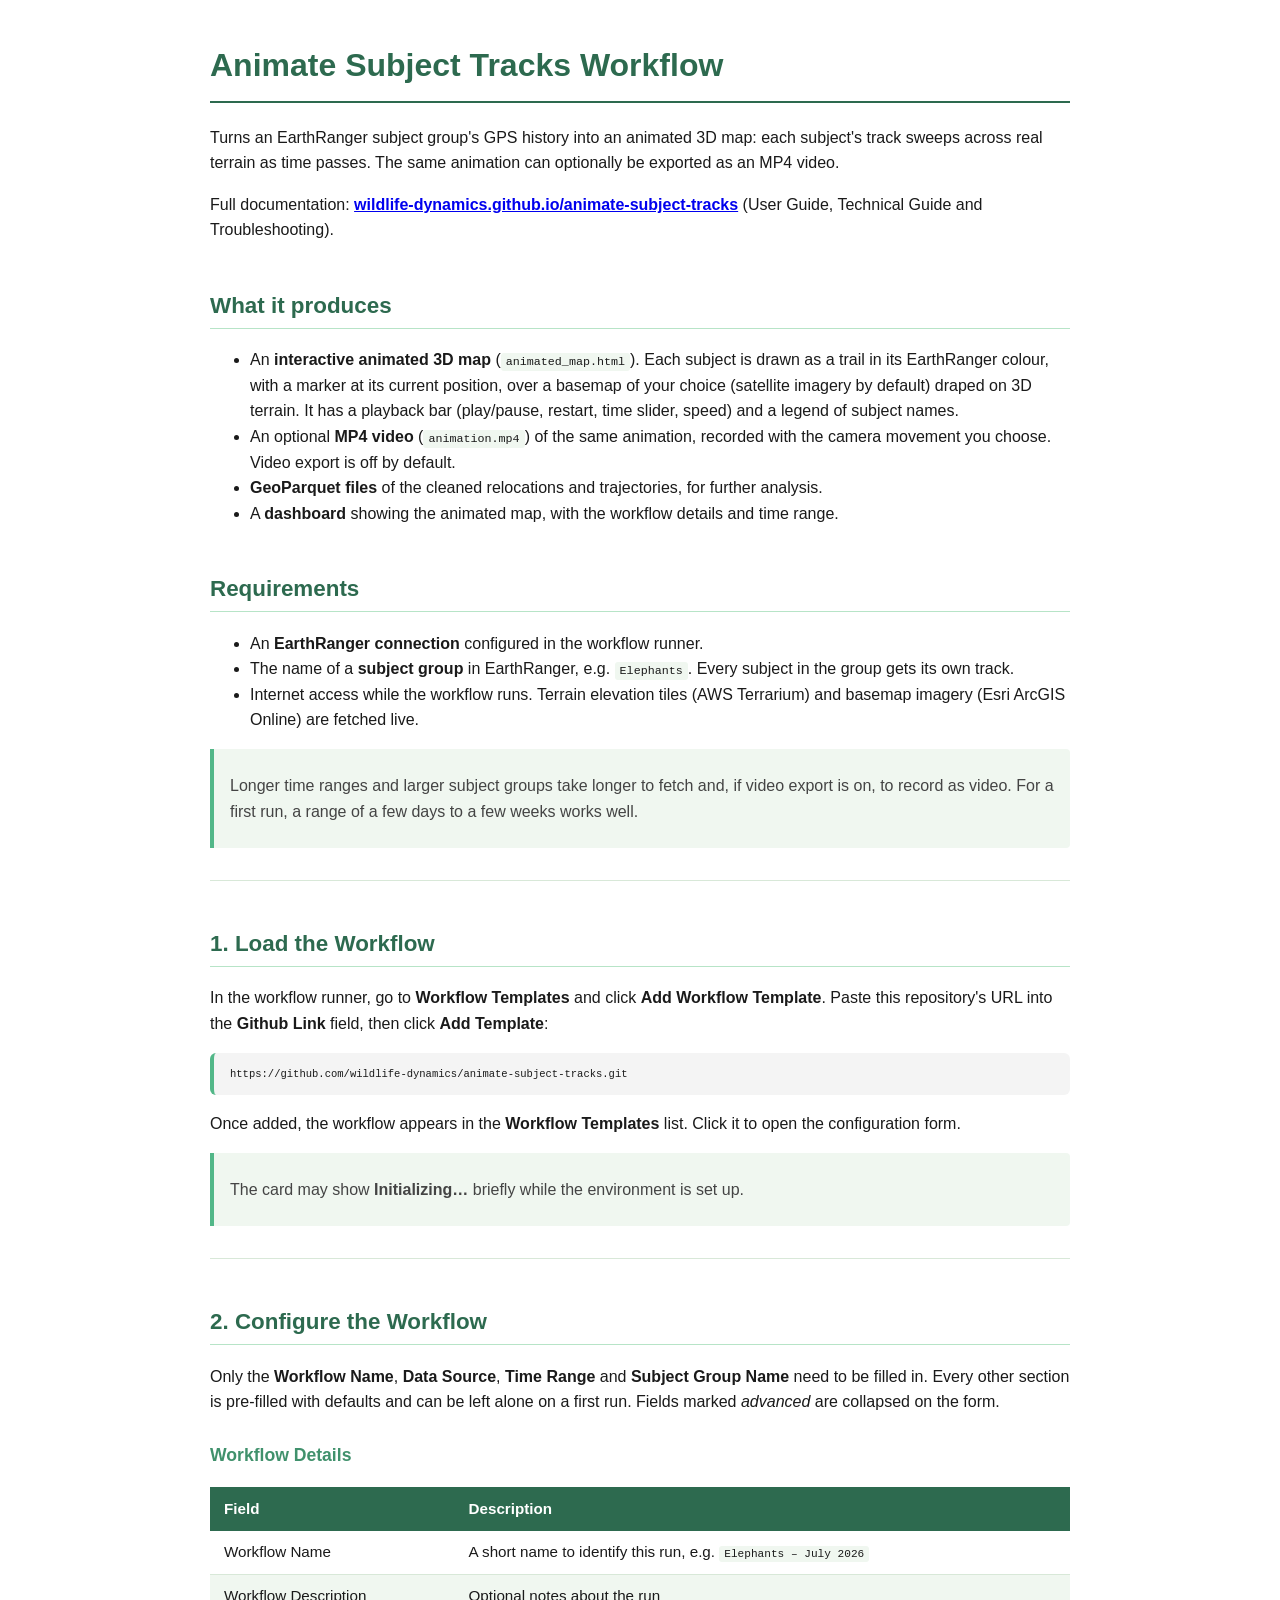
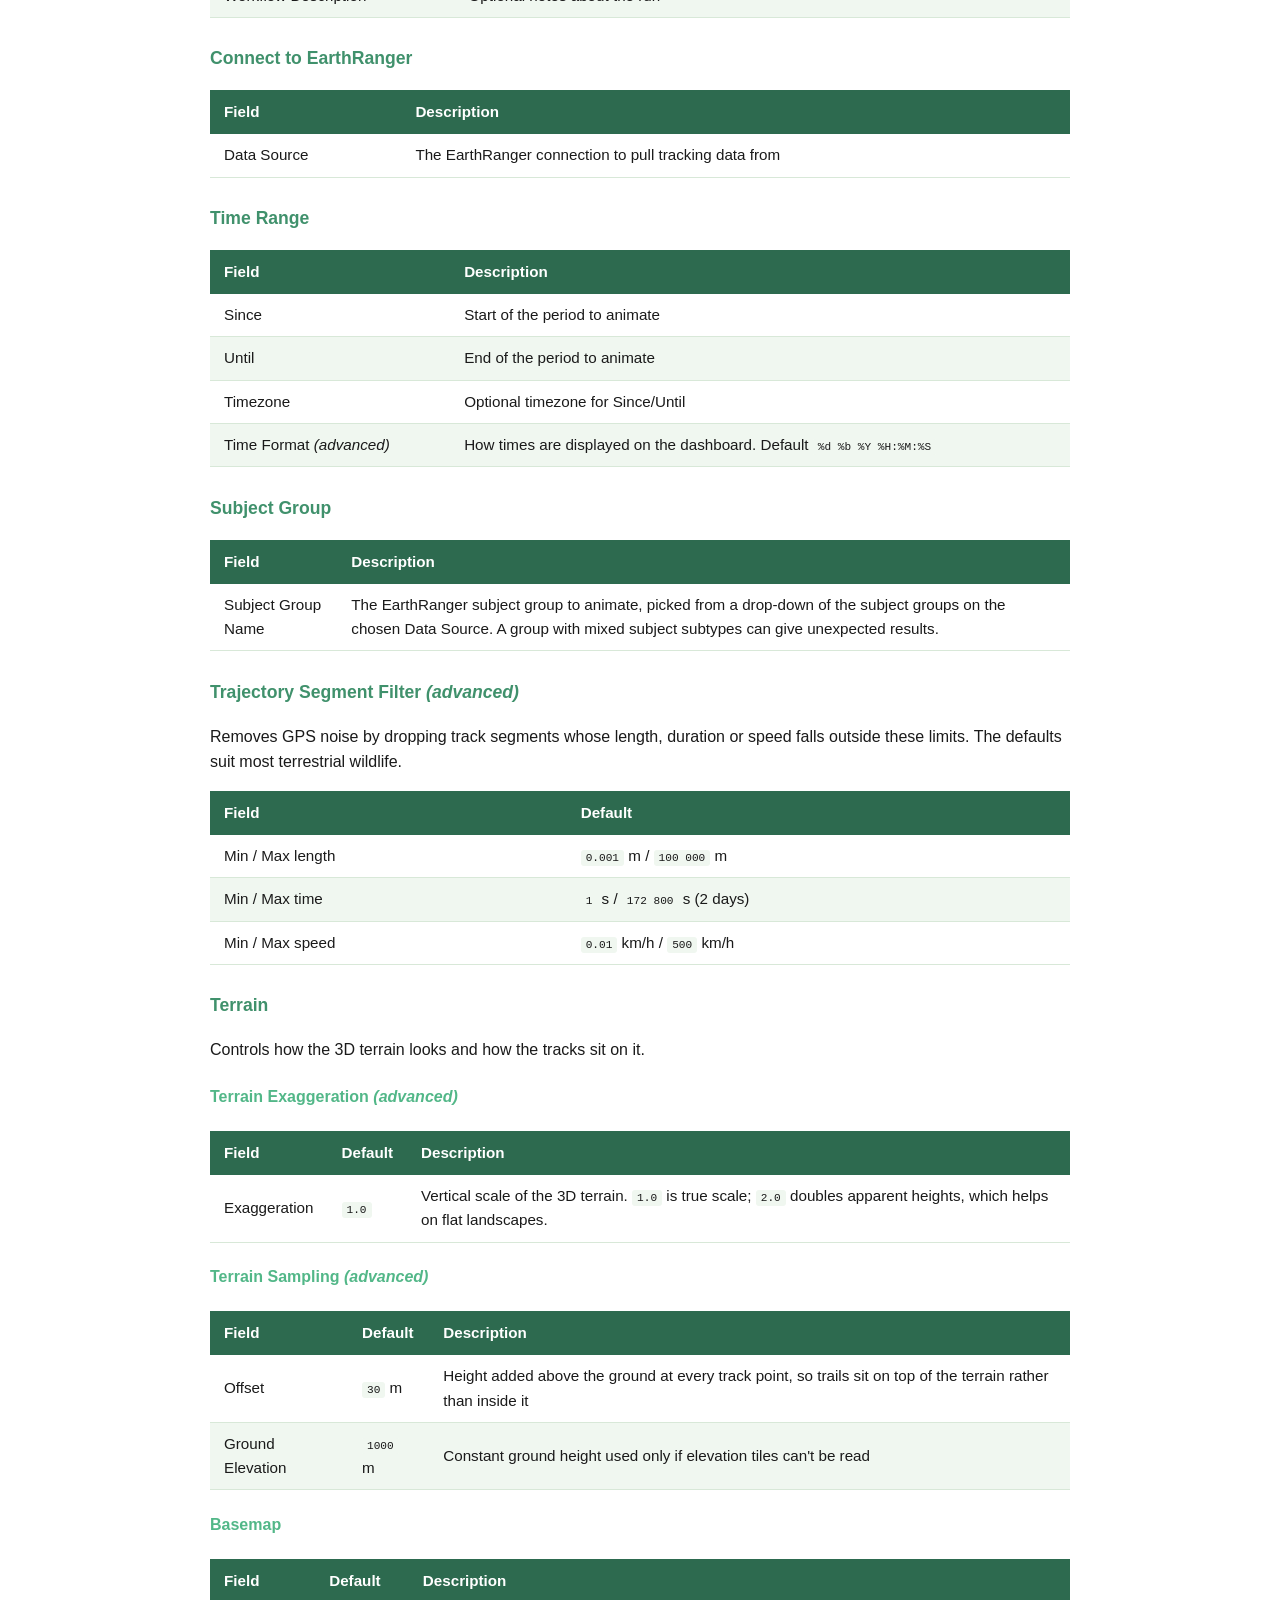
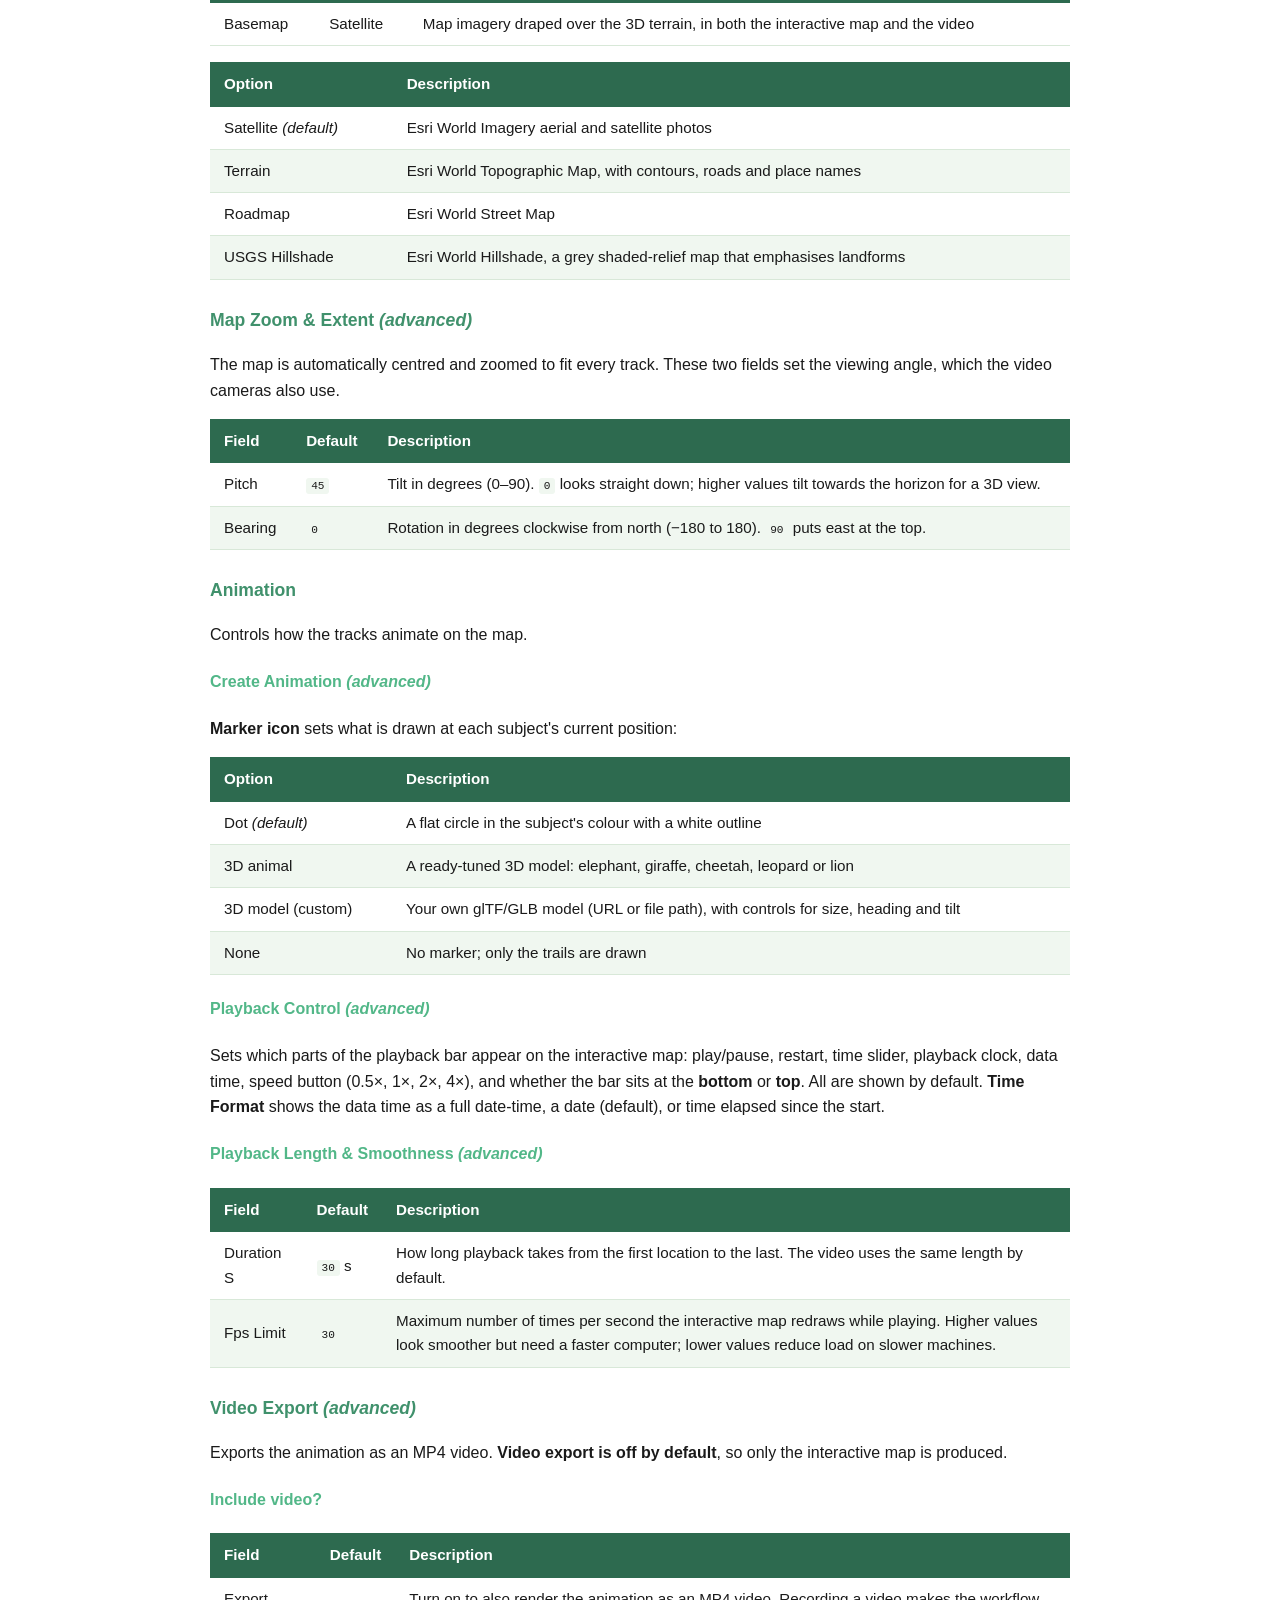
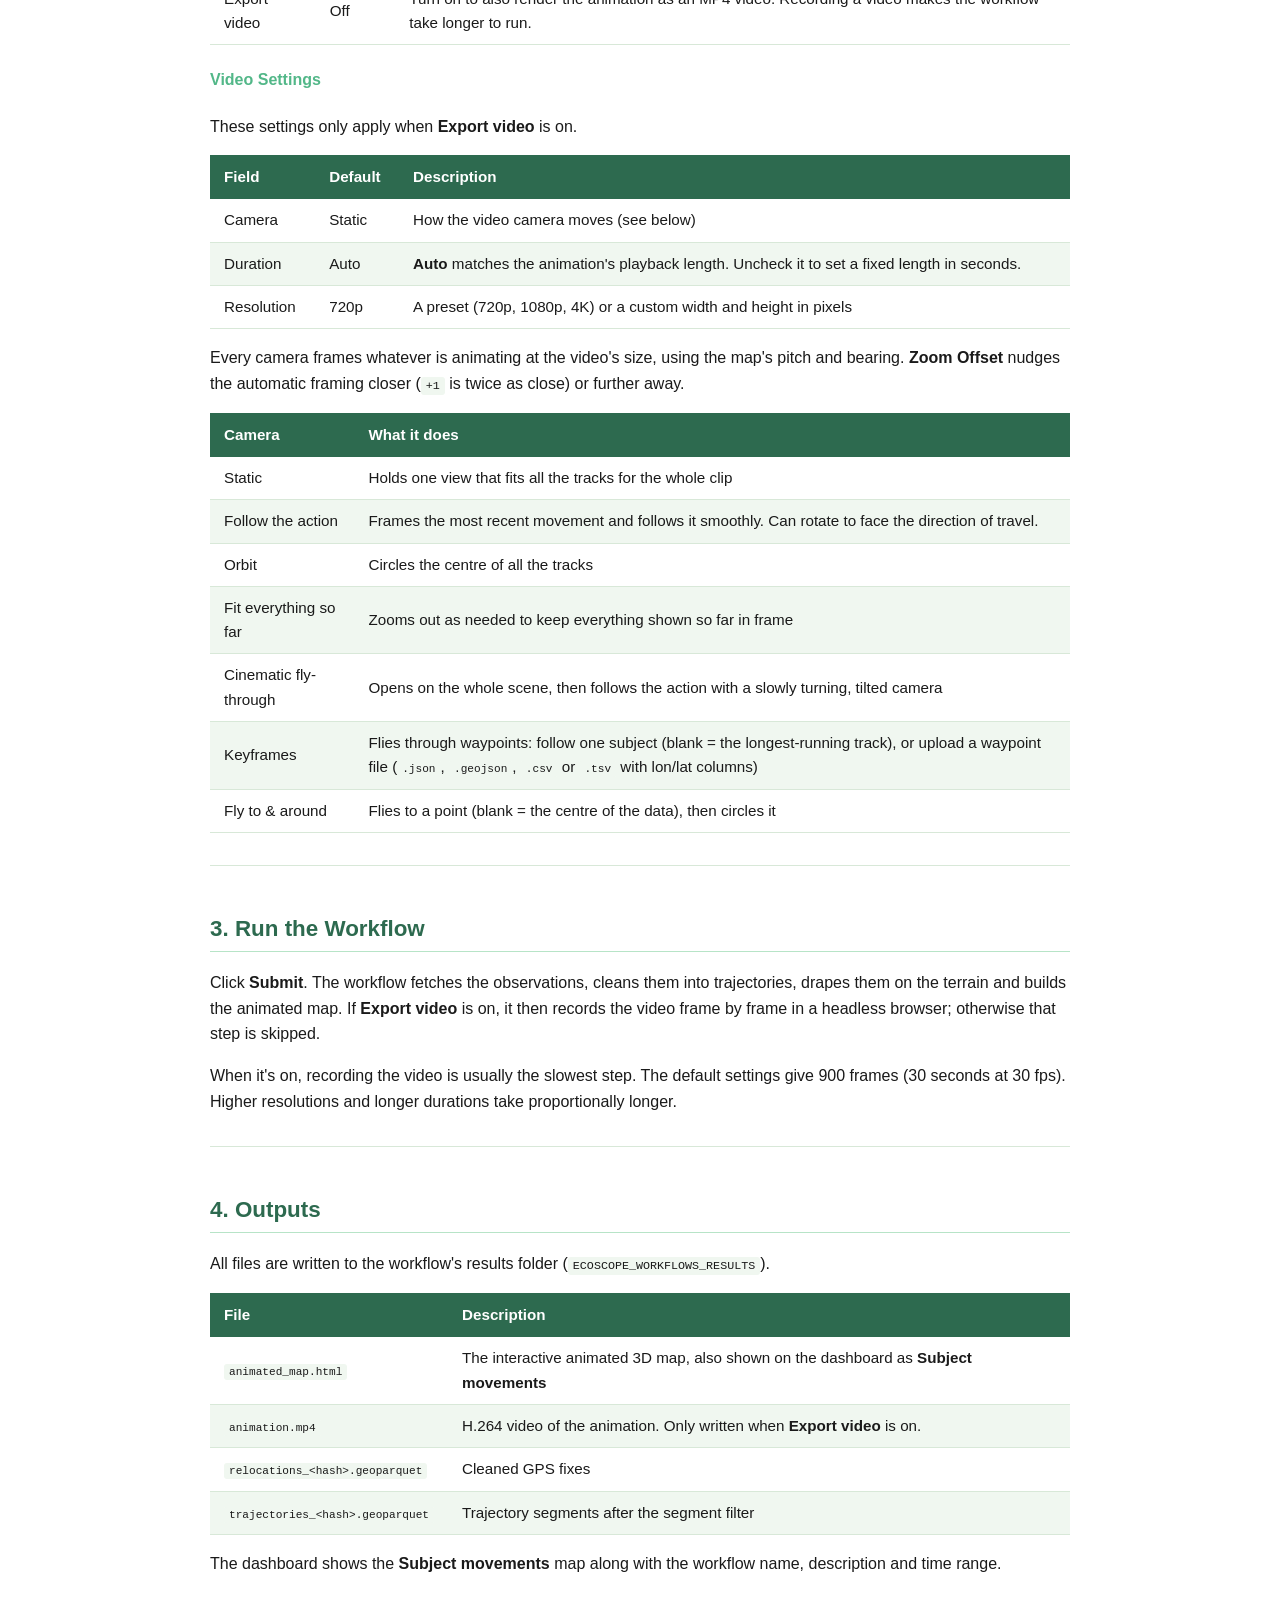
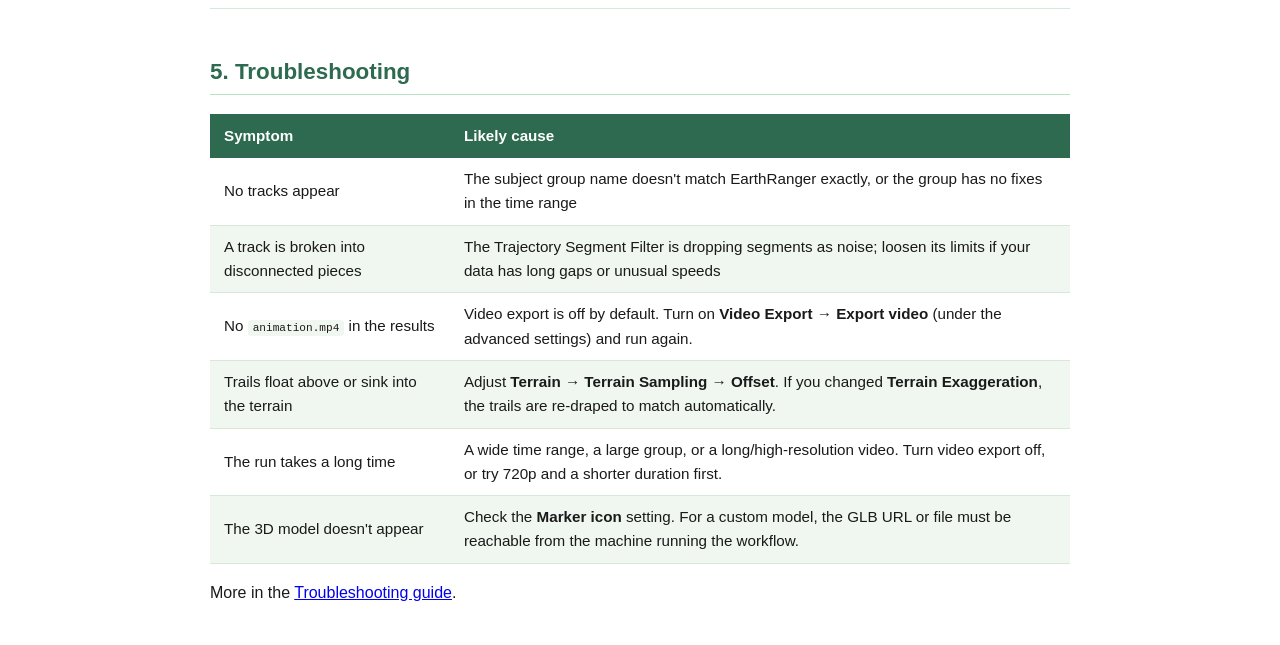
==== commit 4adb3a91: "Add subject group drop-down to animate-subject-tracks - Subject Group Name is now a drop-down of the" ====
--- a/README.html
+++ b/README.html
@@ -134,7 +134,7 @@
 <tbody>
 <tr>
 <td>Subject Group Name</td>
-<td>The EarthRanger subject group to animate. Must match the group name exactly. A group with mixed subject subtypes can give unexpected results.</td>
+<td>The EarthRanger subject group to animate, picked from a drop-down of the subject groups on the chosen Data Source. A group with mixed subject subtypes can give unexpected results.</td>
 </tr>
 </tbody>
 </table>
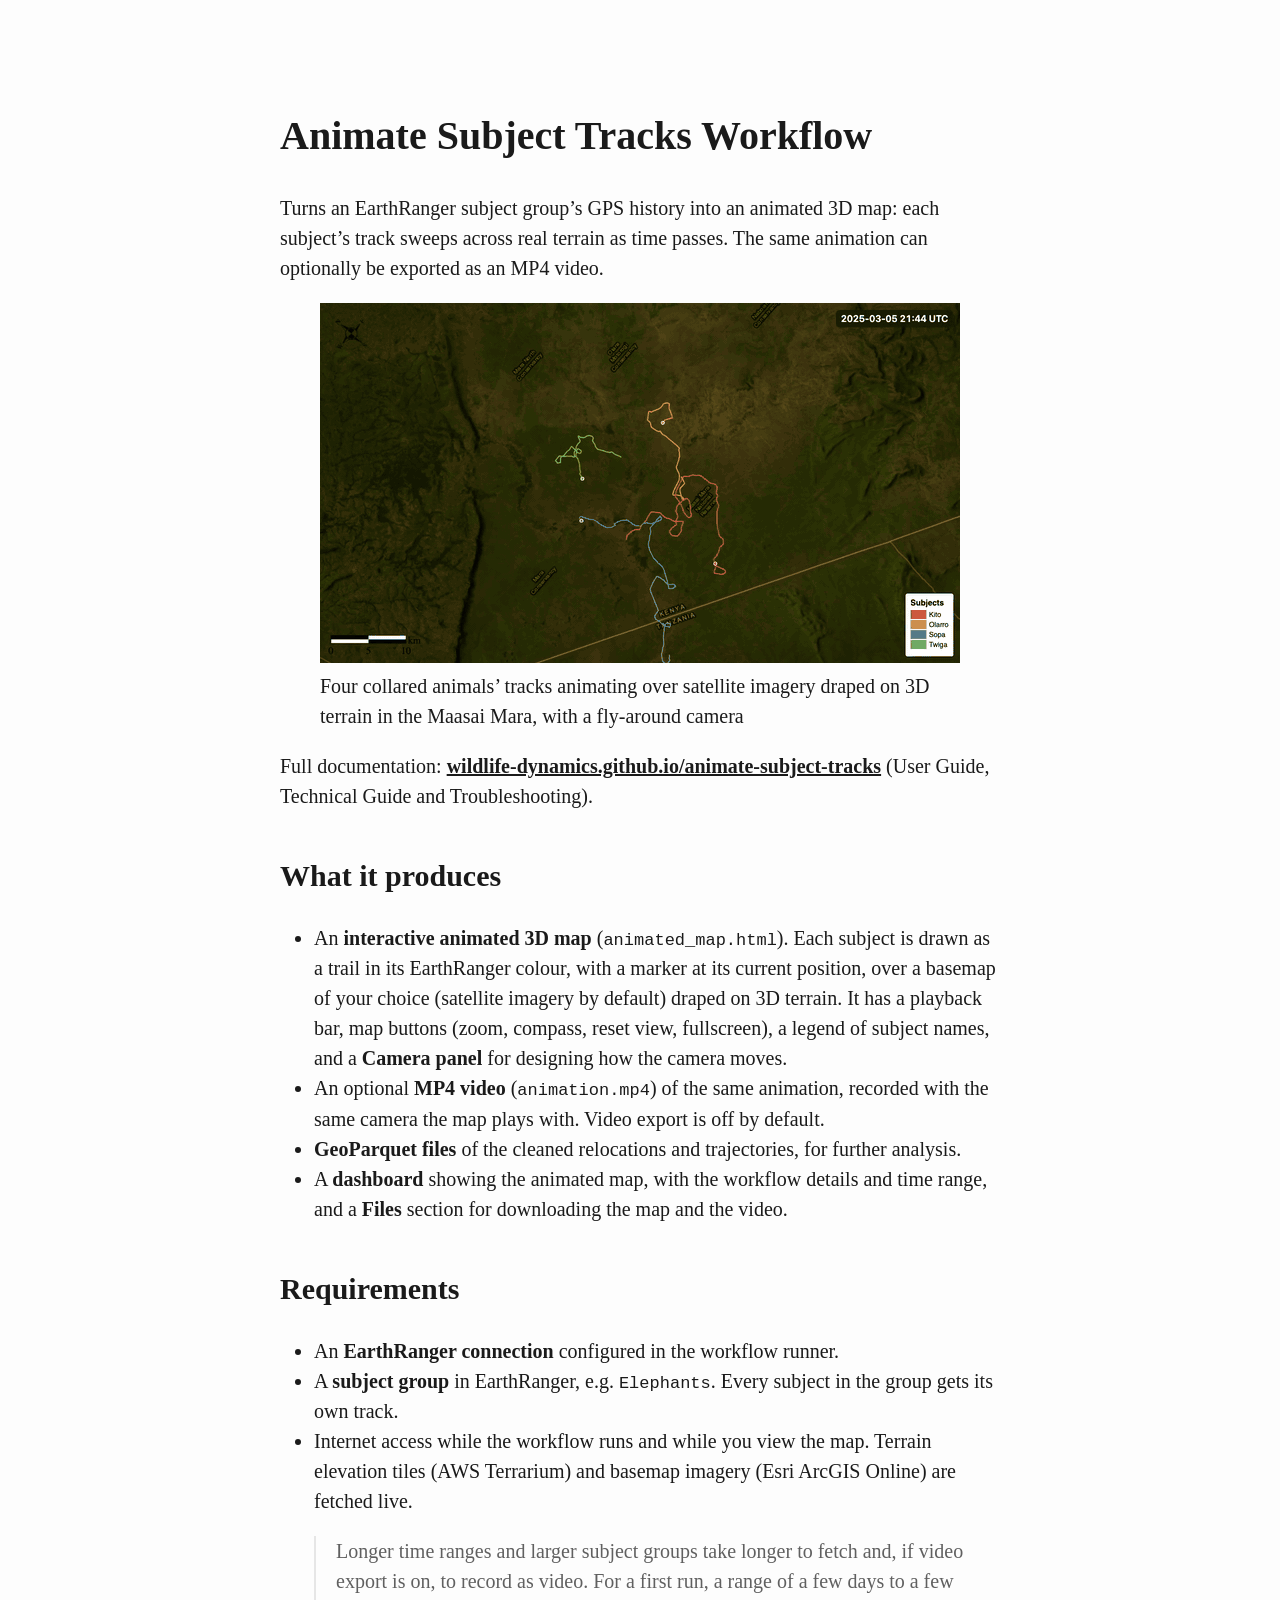
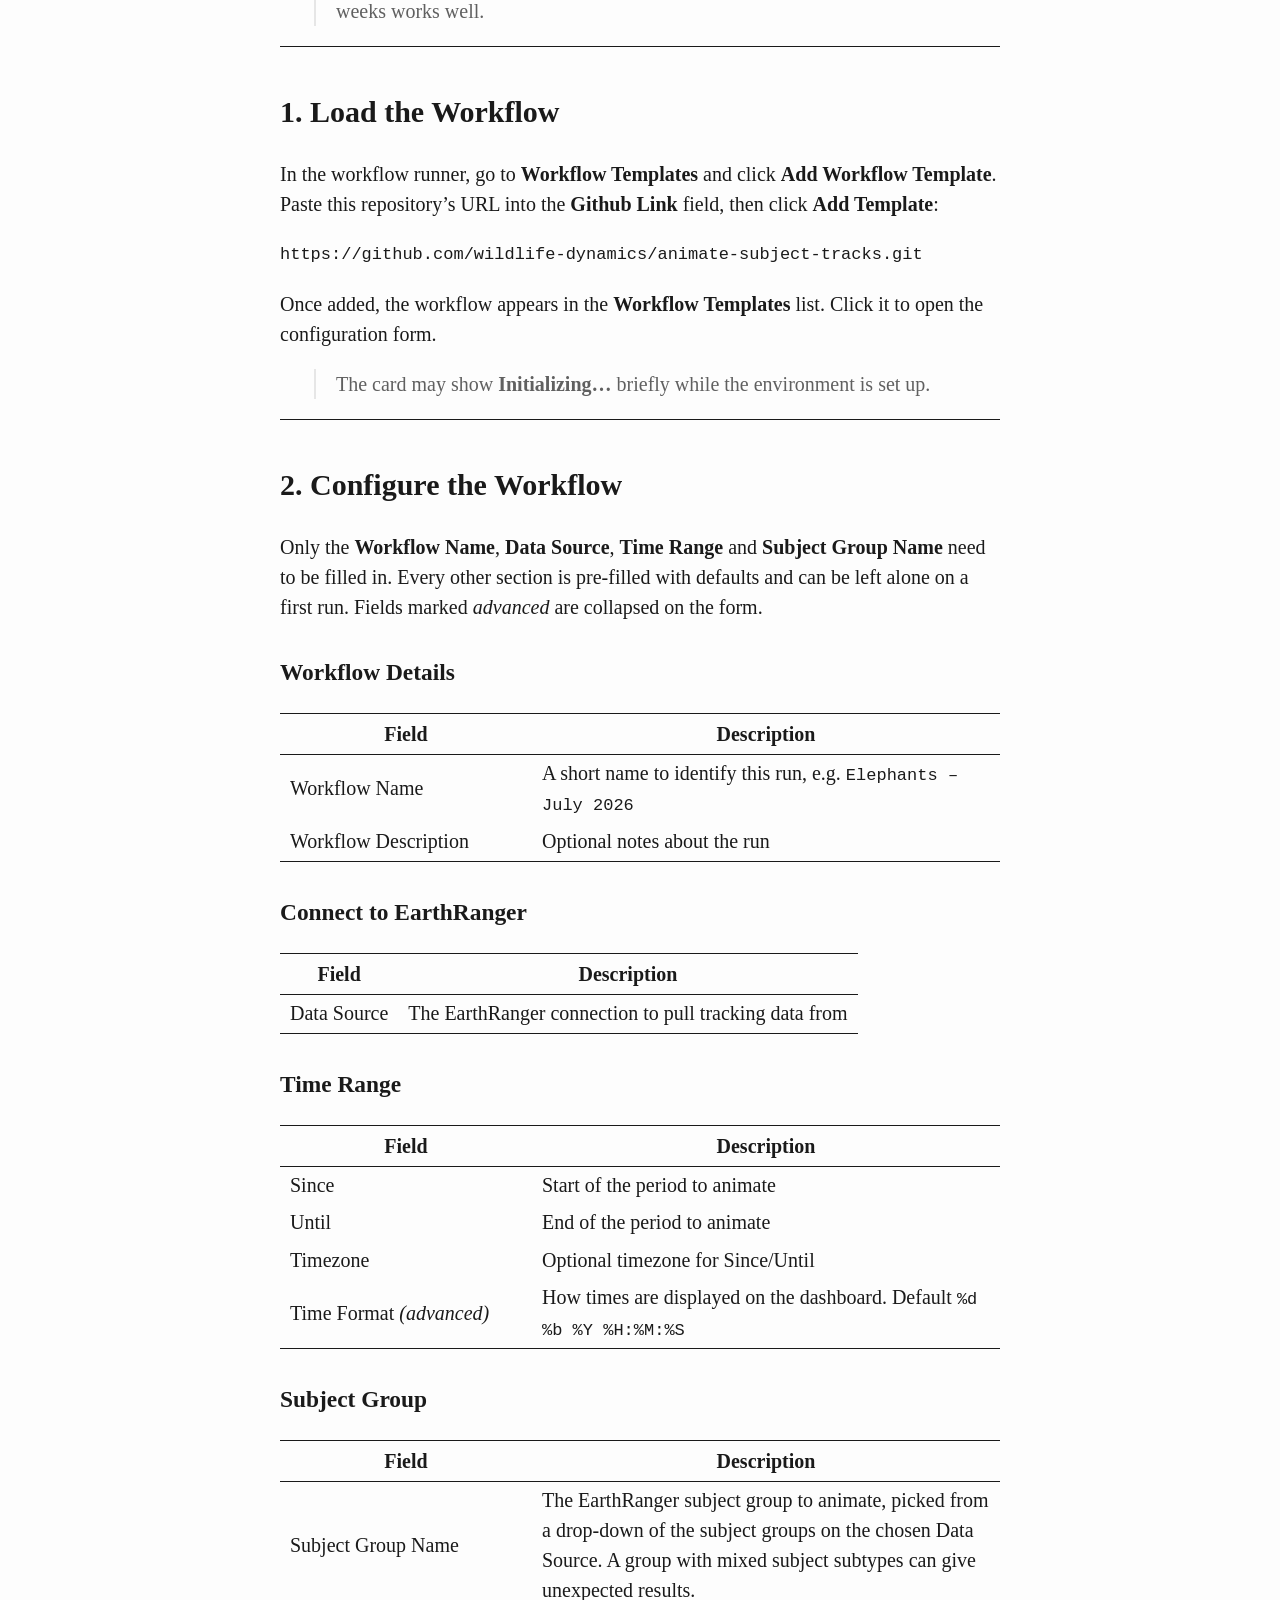
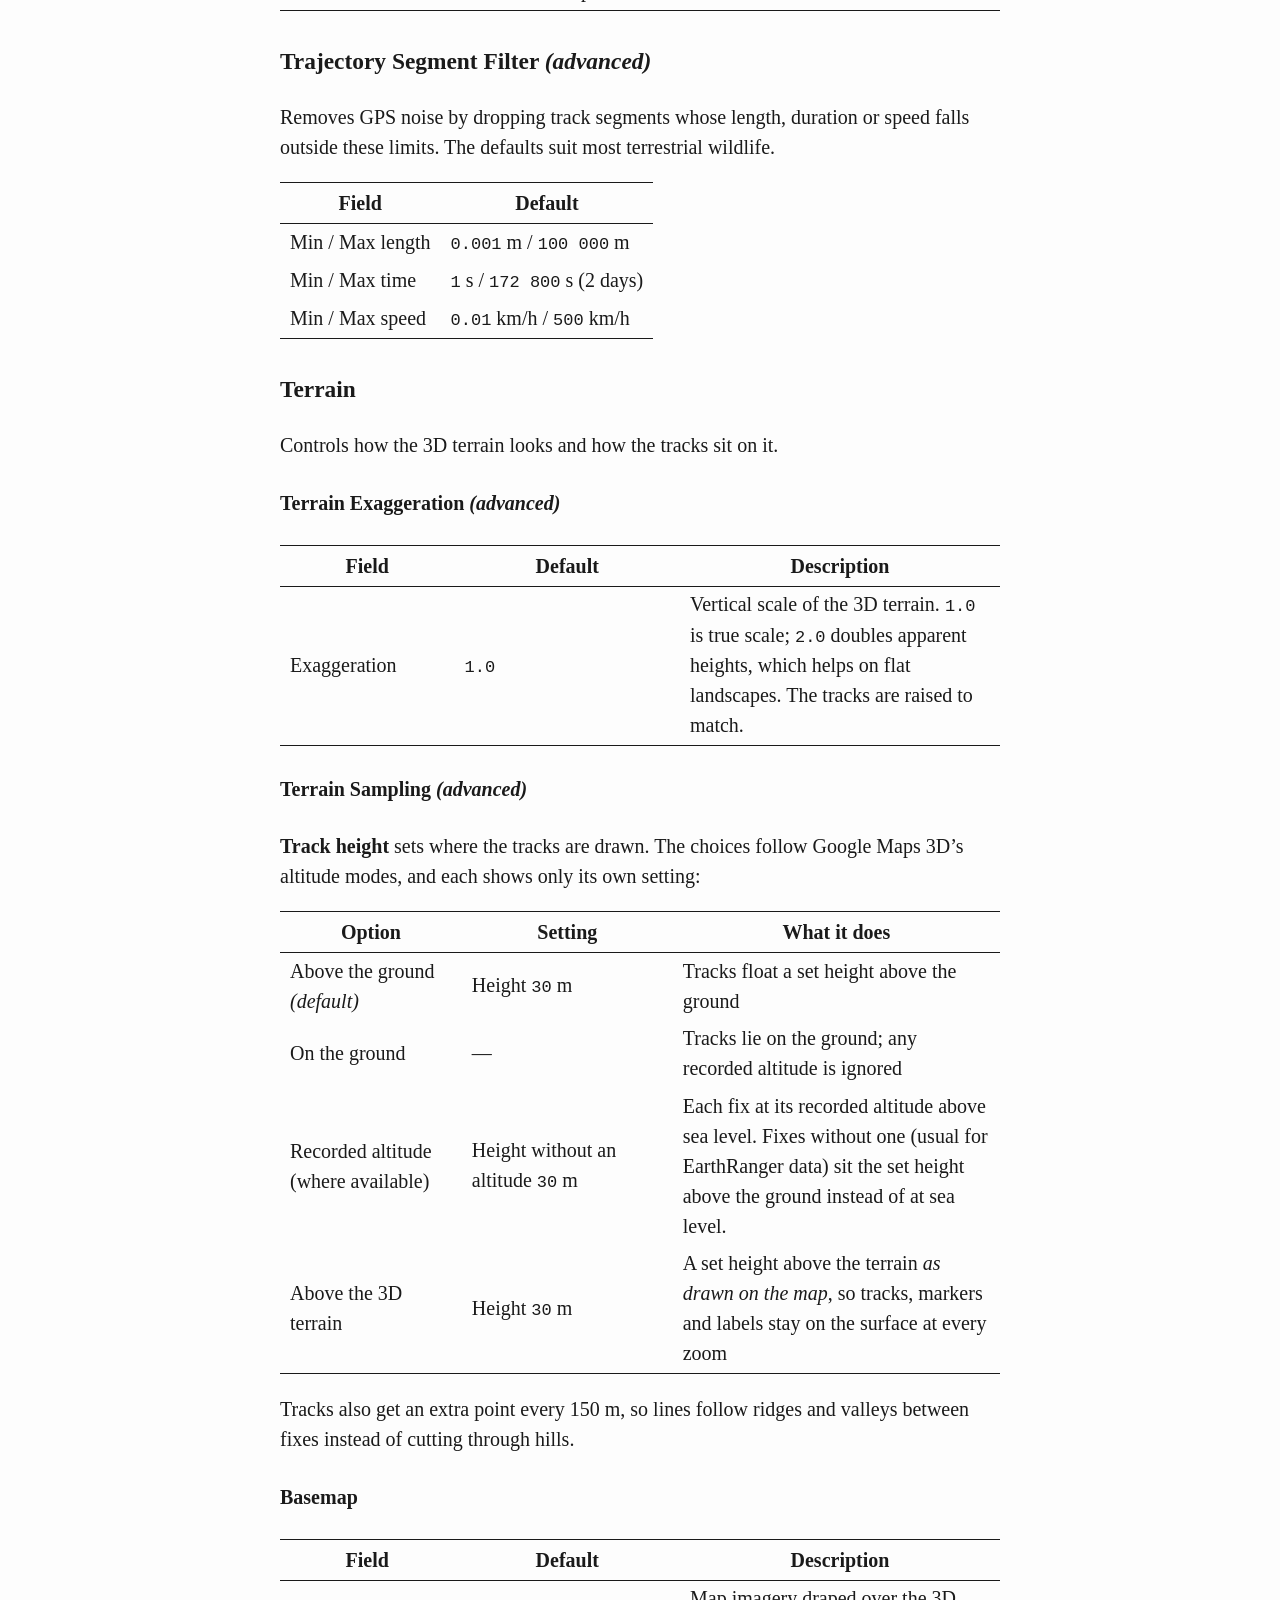
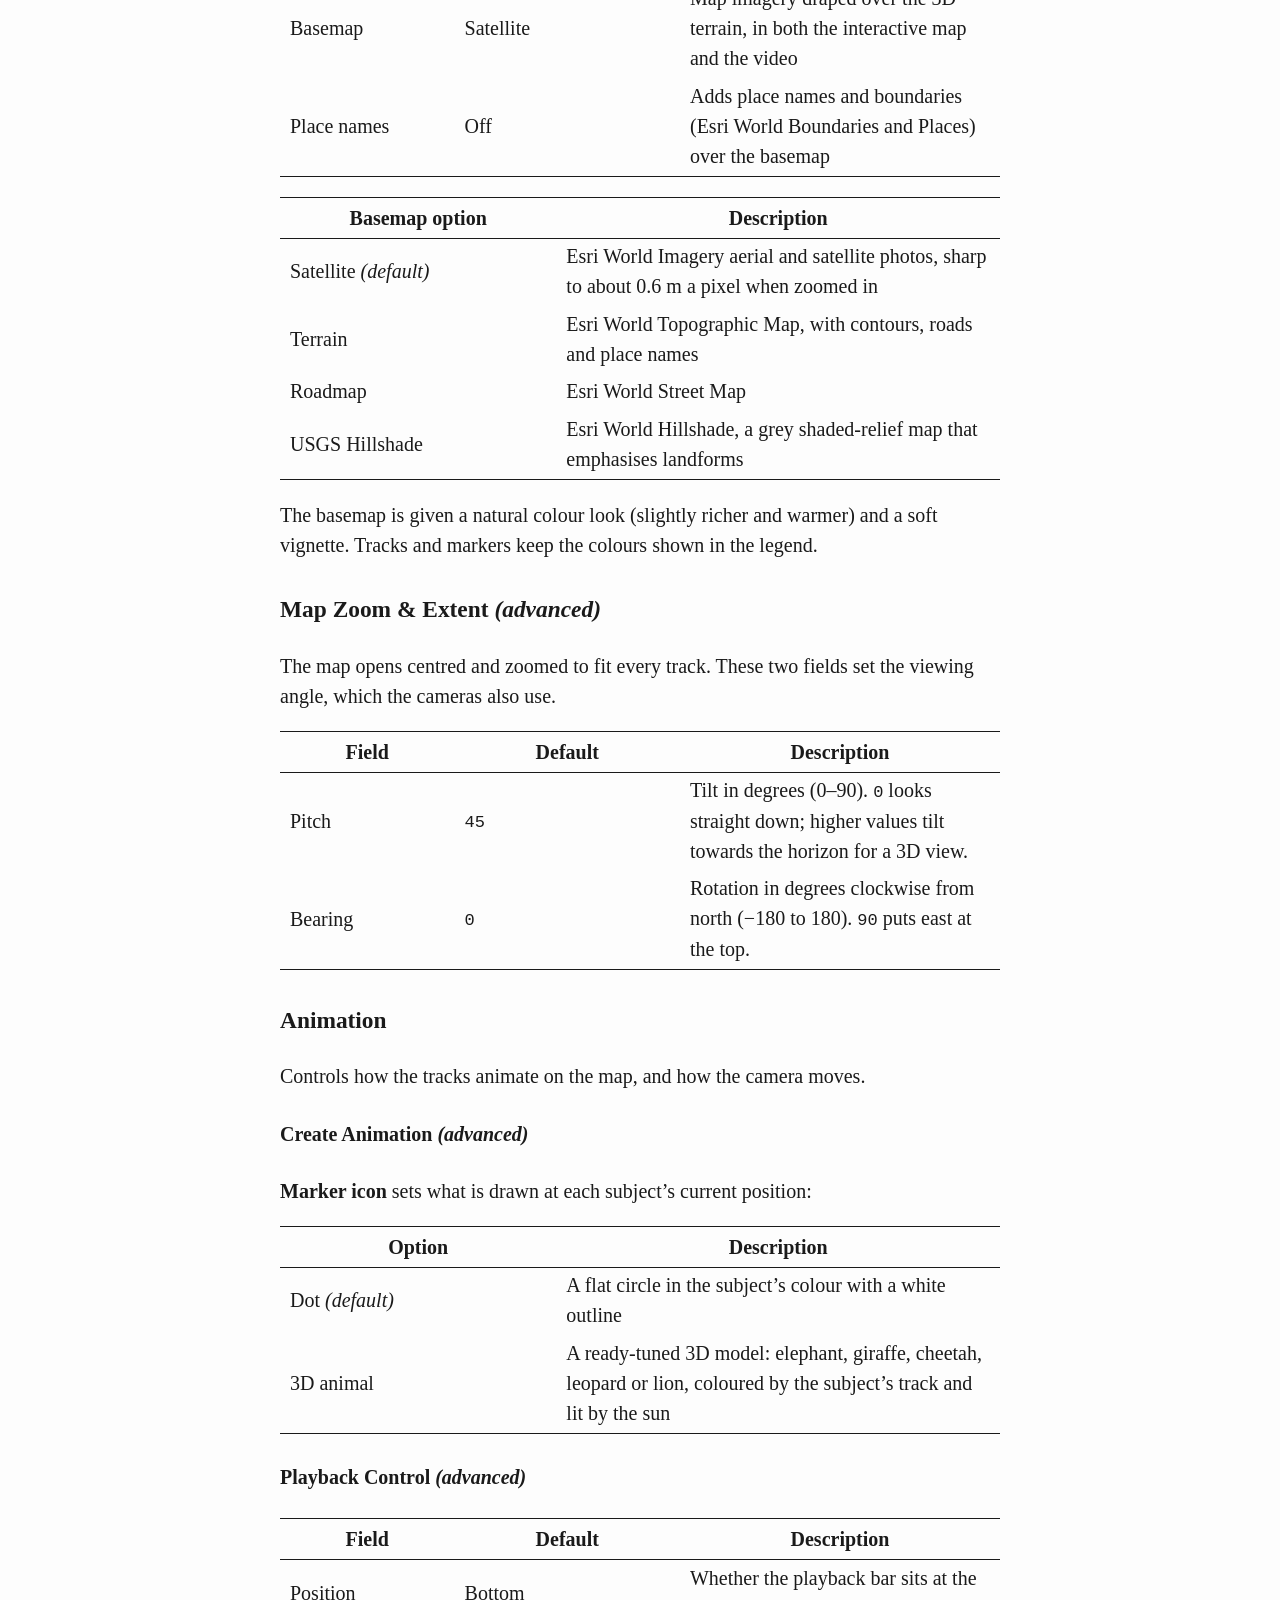
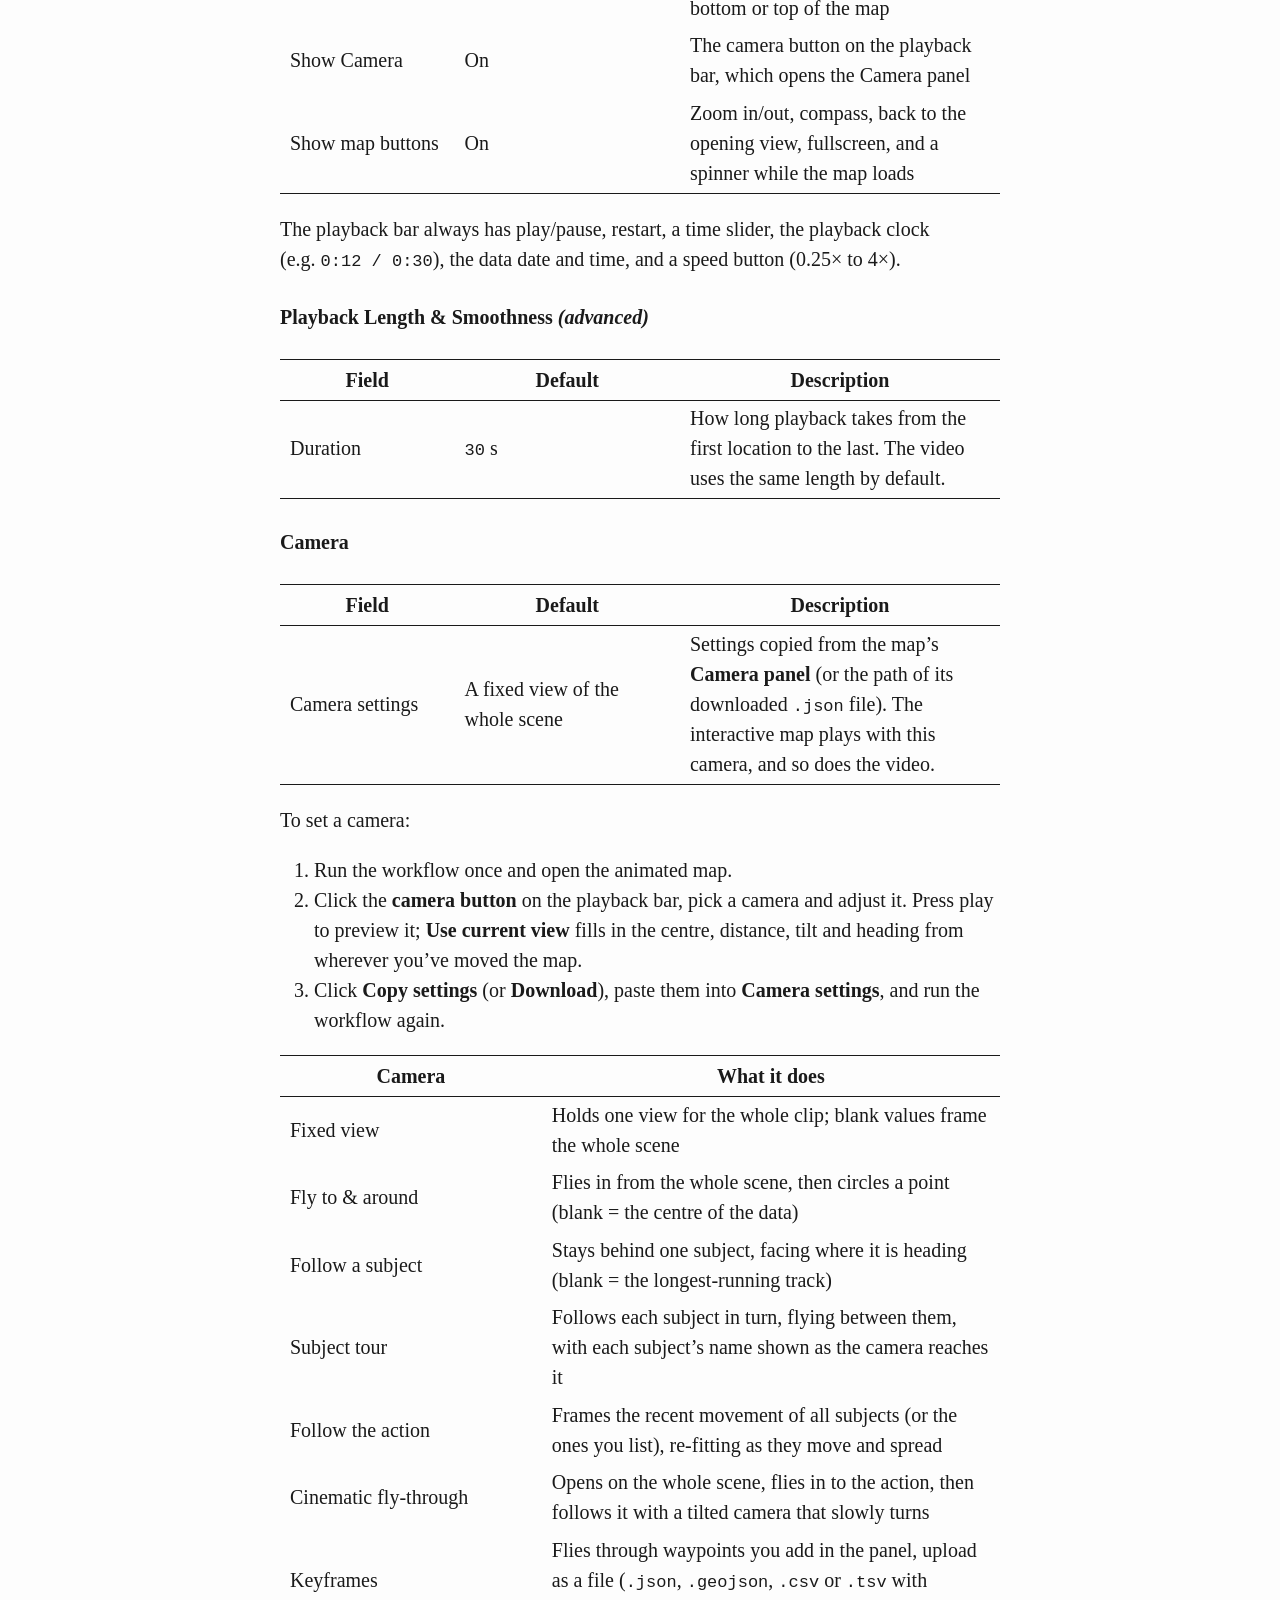
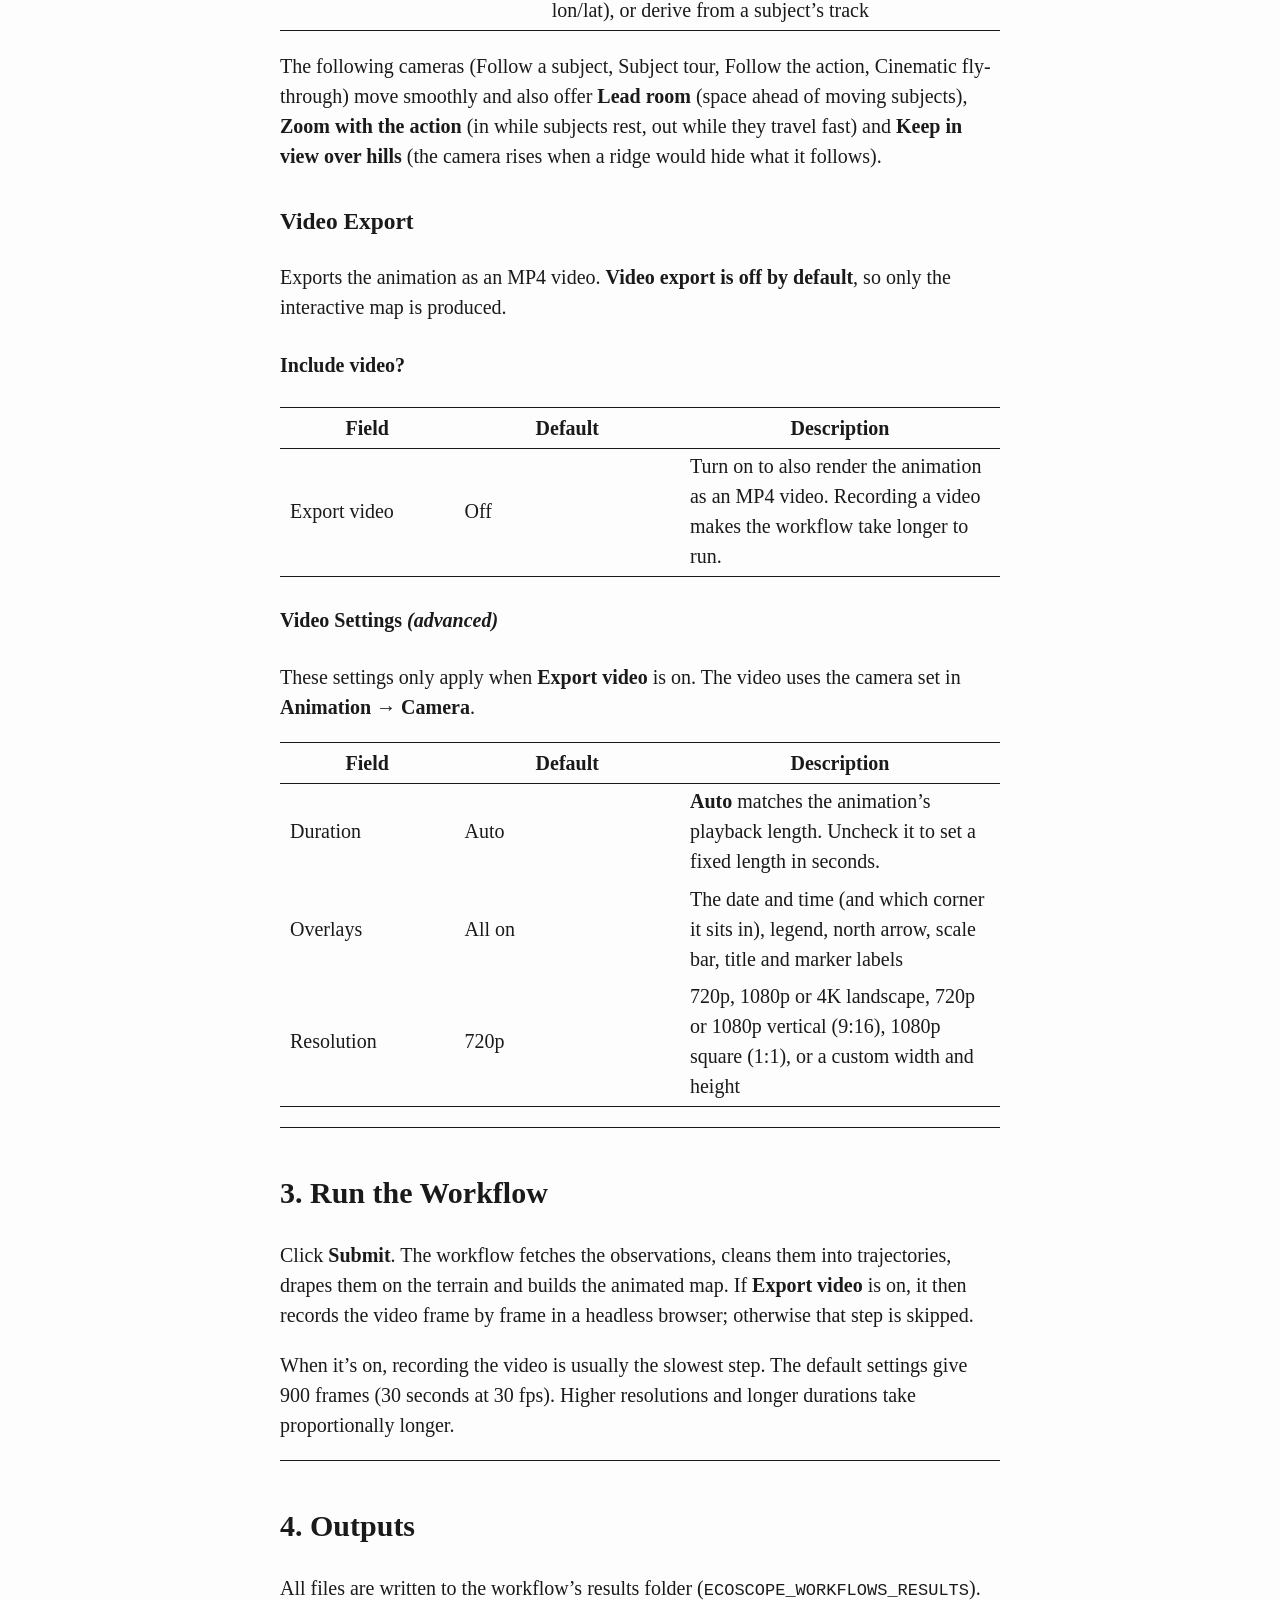
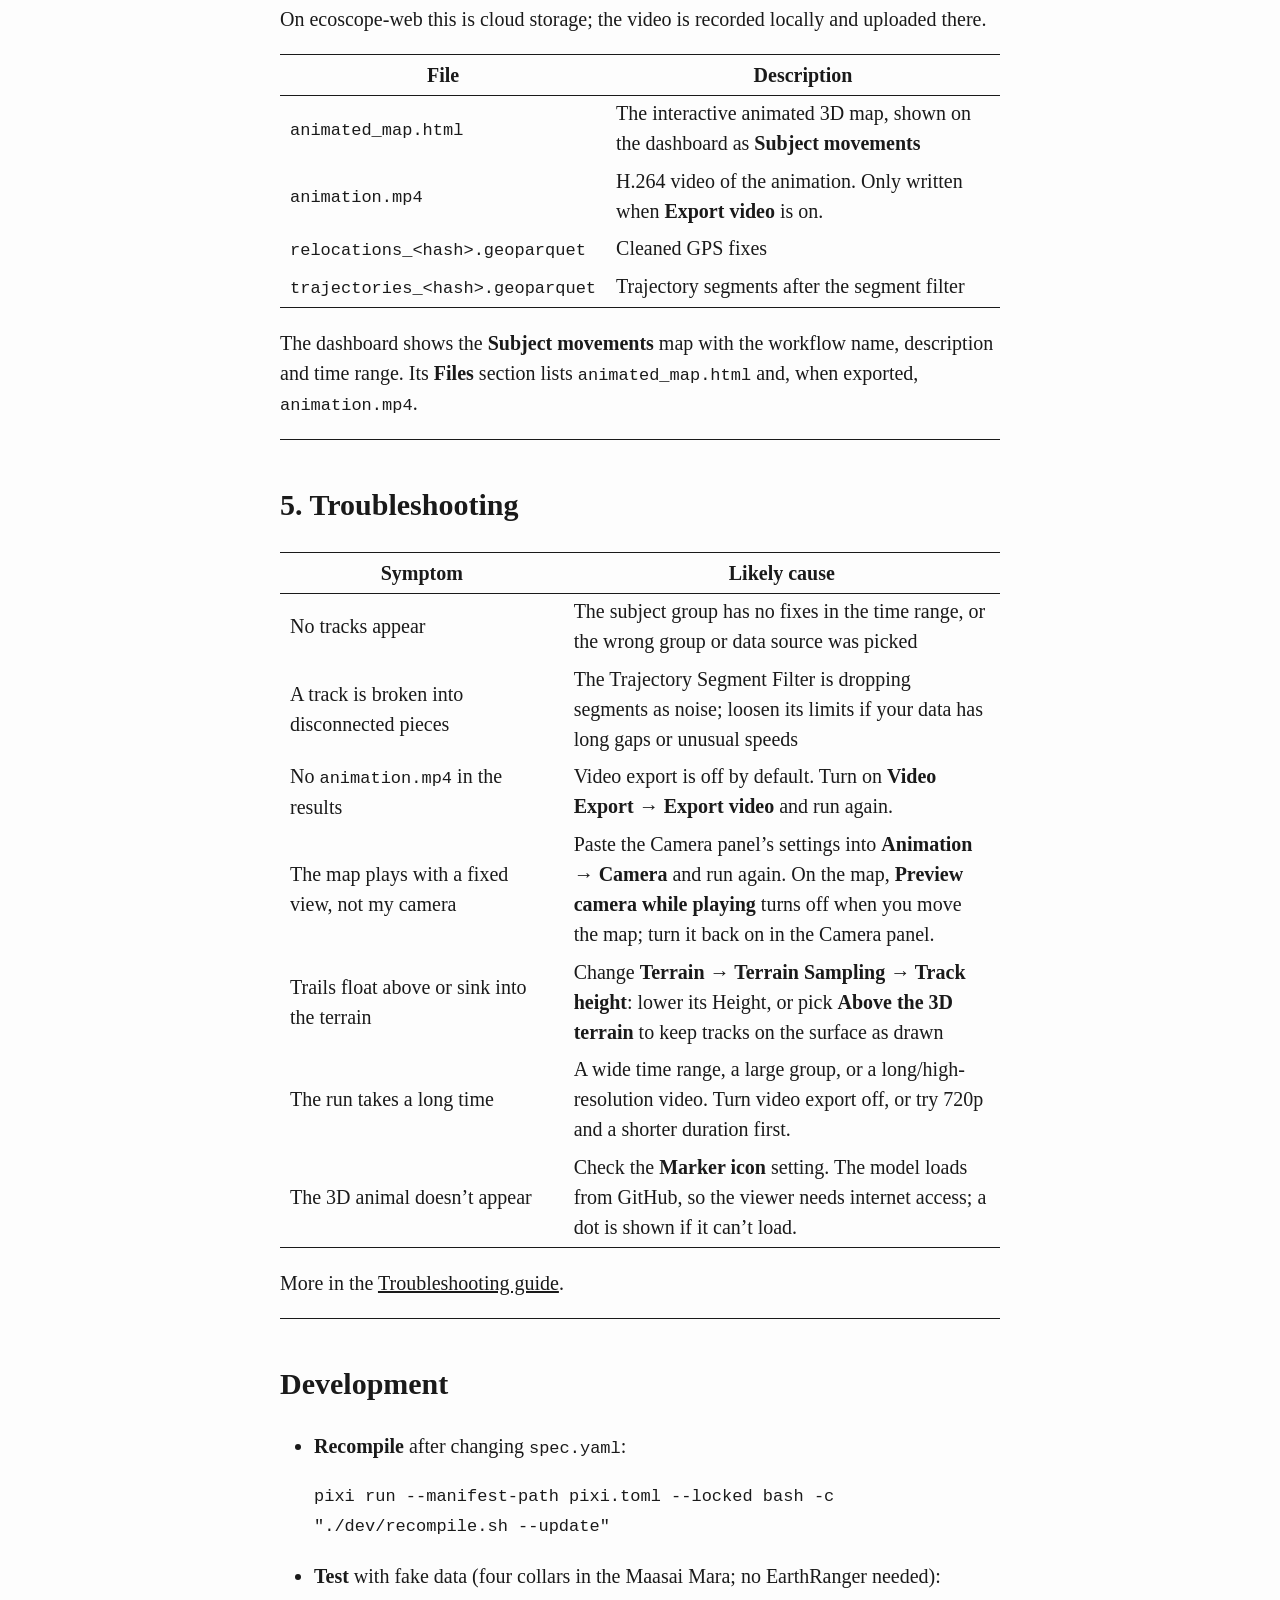
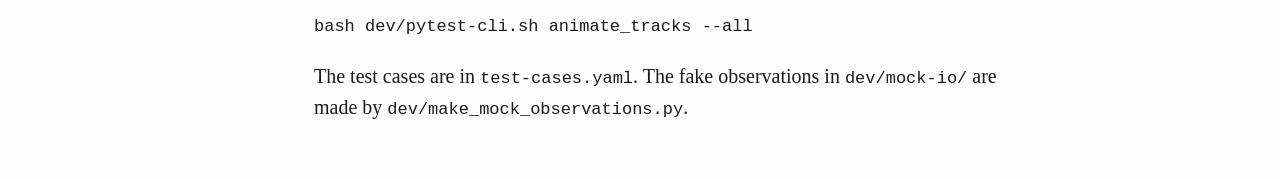
==== commit 4ec11c90: "Add workflow thumbnail and preview GIF, and spec metadata for ecoscope-web" ====
--- a/README.html
+++ b/README.html
@@ -1,10 +1,141 @@
 <!DOCTYPE html>
-<html lang="en">
+<html xmlns="http://www.w3.org/1999/xhtml" lang="" xml:lang="">
 <head>
   <meta charset="utf-8" />
+  <meta name="generator" content="pandoc" />
   <meta name="viewport" content="width=device-width, initial-scale=1.0, user-scalable=yes" />
   <title>Animate Subject Tracks Workflow</title>
   <style>
+    html {
+      line-height: 1.5;
+      font-family: Georgia, serif;
+      font-size: 20px;
+      color: #1a1a1a;
+      background-color: #fdfdfd;
+    }
+    body {
+      margin: 0 auto;
+      max-width: 36em;
+      padding-left: 50px;
+      padding-right: 50px;
+      padding-top: 50px;
+      padding-bottom: 50px;
+      hyphens: auto;
+      word-wrap: break-word;
+      text-rendering: optimizeLegibility;
+      font-kerning: normal;
+    }
+    @media (max-width: 600px) {
+      body {
+        font-size: 0.9em;
+        padding: 1em;
+      }
+    }
+    @media print {
+      body {
+        background-color: transparent;
+        color: black;
+        font-size: 12pt;
+      }
+      p, h2, h3 {
+        orphans: 3;
+        widows: 3;
+      }
+      h2, h3, h4 {
+        page-break-after: avoid;
+      }
+    }
+    p {
+      margin: 1em 0;
+    }
+    a {
+      color: #1a1a1a;
+    }
+    a:visited {
+      color: #1a1a1a;
+    }
+    img {
+      max-width: 100%;
+    }
+    h1, h2, h3, h4, h5, h6 {
+      margin-top: 1.4em;
+    }
+    h5, h6 {
+      font-size: 1em;
+      font-style: italic;
+    }
+    h6 {
+      font-weight: normal;
+    }
+    ol, ul {
+      padding-left: 1.7em;
+      margin-top: 1em;
+    }
+    li > ol, li > ul {
+      margin-top: 0;
+    }
+    blockquote {
+      margin: 1em 0 1em 1.7em;
+      padding-left: 1em;
+      border-left: 2px solid #e6e6e6;
+      color: #606060;
+    }
+    code {
+      font-family: Menlo, Monaco, 'Lucida Console', Consolas, monospace;
+      font-size: 85%;
+      margin: 0;
+    }
+    pre {
+      margin: 1em 0;
+      overflow: auto;
+    }
+    pre code {
+      padding: 0;
+      overflow: visible;
+    }
+    .sourceCode {
+     background-color: transparent;
+     overflow: visible;
+    }
+    hr {
+      background-color: #1a1a1a;
+      border: none;
+      height: 1px;
+      margin: 1em 0;
+    }
+    table {
+      margin: 1em 0;
+      border-collapse: collapse;
+      width: 100%;
+      overflow-x: auto;
+      display: block;
+      font-variant-numeric: lining-nums tabular-nums;
+    }
+    table caption {
+      margin-bottom: 0.75em;
+    }
+    tbody {
+      margin-top: 0.5em;
+      border-top: 1px solid #1a1a1a;
+      border-bottom: 1px solid #1a1a1a;
+    }
+    th {
+      border-top: 1px solid #1a1a1a;
+      padding: 0.25em 0.5em 0.25em 0.5em;
+    }
+    td {
+      padding: 0.125em 0.5em 0.25em 0.5em;
+    }
+    header {
+      margin-bottom: 4em;
+      text-align: center;
+    }
+    #TOC li {
+      list-style: none;
+    }
+    #TOC a:not(:hover) {
+      text-decoration: none;
+    }
     code{white-space: pre-wrap;}
     span.smallcaps{font-variant: small-caps;}
     span.underline{text-decoration: underline;}
@@ -12,70 +143,63 @@
     div.hanging-indent{margin-left: 1.5em; text-indent: -1.5em;}
     ul.task-list{list-style: none;}
     .display.math{display: block; text-align: center; margin: 0.5rem auto;}
-    body { font-family: -apple-system, BlinkMacSystemFont, "Segoe UI", sans-serif; max-width: 860px; margin: 40px auto; padding: 0 24px; color: #1a1a1a; line-height: 1.6; }
-    h1 { font-size: 2em; border-bottom: 2px solid #2d6a4f; padding-bottom: 10px; color: #2d6a4f; }
-    h2 { font-size: 1.4em; color: #2d6a4f; margin-top: 2em; border-bottom: 1px solid #b7e4c7; padding-bottom: 4px; }
-    h3 { font-size: 1.1em; color: #40916c; margin-top: 1.5em; }
-    h4 { font-size: 1em; color: #52b788; }
-    img { max-width: 100%; border: 1px solid #d8e8d8; border-radius: 6px; margin: 16px 0; box-shadow: 0 2px 8px rgba(0,0,0,0.1); }
-    pre { background: #f4f4f4; padding: 12px 16px; border-radius: 6px; font-size: 0.9em; overflow-x: auto; border-left: 4px solid #52b788; }
-    code { background: #f0f7f0; padding: 2px 5px; border-radius: 3px; font-size: 0.9em; }
-    pre code { background: none; padding: 0; }
-    table { border-collapse: collapse; width: 100%; margin: 16px 0; font-size: 0.95em; }
-    th { background: #2d6a4f; color: white; padding: 10px 14px; text-align: left; }
-    td { padding: 9px 14px; border-bottom: 1px solid #d8e8d8; }
-    tr:nth-child(even) td { background: #f0f7f0; }
-    hr { border: none; border-top: 1px solid #d8e8d8; margin: 2em 0; }
-    blockquote { border-left: 4px solid #52b788; margin: 1em 0; padding: 8px 16px; background: #f0f7f0; color: #444; border-radius: 0 4px 4px 0; }
   </style>
+  <!--[if lt IE 9]>
+    <script src="//cdnjs.cloudflare.com/ajax/libs/html5shiv/3.7.3/html5shiv-printshiv.min.js"></script>
+  <![endif]-->
 </head>
 <body>
-
 <h1 id="animate-subject-tracks-workflow">Animate Subject Tracks Workflow</h1>
-<p>Turns an EarthRanger subject group's GPS history into an animated 3D map: each subject's track sweeps across real terrain as time passes. The same animation can optionally be exported as an MP4 video.</p>
+<p>Turns an EarthRanger subject group’s GPS history into an animated 3D map: each subject’s track sweeps across real terrain as time passes. The same animation can optionally be exported as an MP4 video.</p>
+<figure>
+<img src="resources/preview.gif" alt="Four collared animals’ tracks animating over satellite imagery draped on 3D terrain in the Maasai Mara, with a fly-around camera" /><figcaption aria-hidden="true">Four collared animals’ tracks animating over satellite imagery draped on 3D terrain in the Maasai Mara, with a fly-around camera</figcaption>
+</figure>
 <p>Full documentation: <strong><a href="https://wildlife-dynamics.github.io/animate-subject-tracks/">wildlife-dynamics.github.io/animate-subject-tracks</a></strong> (User Guide, Technical Guide and Troubleshooting).</p>
 <h2 id="what-it-produces">What it produces</h2>
 <ul>
-<li>An <strong>interactive animated 3D map</strong> (<code>animated_map.html</code>). Each subject is drawn as a trail in its EarthRanger colour, with a marker at its current position, over a basemap of your choice (satellite imagery by default) draped on 3D terrain. It has a playback bar (play/pause, restart, time slider, speed) and a legend of subject names.</li>
-<li>An optional <strong>MP4 video</strong> (<code>animation.mp4</code>) of the same animation, recorded with the camera movement you choose. Video export is off by default.</li>
+<li>An <strong>interactive animated 3D map</strong> (<code>animated_map.html</code>). Each subject is drawn as a trail in its EarthRanger colour, with a marker at its current position, over a basemap of your choice (satellite imagery by default) draped on 3D terrain. It has a playback bar, map buttons (zoom, compass, reset view, fullscreen), a legend of subject names, and a <strong>Camera panel</strong> for designing how the camera moves.</li>
+<li>An optional <strong>MP4 video</strong> (<code>animation.mp4</code>) of the same animation, recorded with the same camera the map plays with. Video export is off by default.</li>
 <li><strong>GeoParquet files</strong> of the cleaned relocations and trajectories, for further analysis.</li>
-<li>A <strong>dashboard</strong> showing the animated map, with the workflow details and time range.</li>
+<li>A <strong>dashboard</strong> showing the animated map, with the workflow details and time range, and a <strong>Files</strong> section for downloading the map and the video.</li>
 </ul>
 <h2 id="requirements">Requirements</h2>
 <ul>
 <li>An <strong>EarthRanger connection</strong> configured in the workflow runner.</li>
-<li>The name of a <strong>subject group</strong> in EarthRanger, e.g. <code>Elephants</code>. Every subject in the group gets its own track.</li>
-<li>Internet access while the workflow runs. Terrain elevation tiles (AWS Terrarium) and basemap imagery (Esri ArcGIS Online) are fetched live.</li>
+<li>A <strong>subject group</strong> in EarthRanger, e.g. <code>Elephants</code>. Every subject in the group gets its own track.</li>
+<li>Internet access while the workflow runs and while you view the map. Terrain elevation tiles (AWS Terrarium) and basemap imagery (Esri ArcGIS Online) are fetched live.</li>
 </ul>
 <blockquote>
 <p>Longer time ranges and larger subject groups take longer to fetch and, if video export is on, to record as video. For a first run, a range of a few days to a few weeks works well.</p>
 </blockquote>
 <hr />
-<h2 id="1-load-the-workflow">1. Load the Workflow</h2>
-<p>In the workflow runner, go to <strong>Workflow Templates</strong> and click <strong>Add Workflow Template</strong>. Paste this repository's URL into the <strong>Github Link</strong> field, then click <strong>Add Template</strong>:</p>
-<pre><code>https://github.com/wildlife-dynamics/animate-subject-tracks.git
-</code></pre>
+<h2 id="load-the-workflow">1. Load the Workflow</h2>
+<p>In the workflow runner, go to <strong>Workflow Templates</strong> and click <strong>Add Workflow Template</strong>. Paste this repository’s URL into the <strong>Github Link</strong> field, then click <strong>Add Template</strong>:</p>
+<pre><code>https://github.com/wildlife-dynamics/animate-subject-tracks.git</code></pre>
 <p>Once added, the workflow appears in the <strong>Workflow Templates</strong> list. Click it to open the configuration form.</p>
 <blockquote>
 <p>The card may show <strong>Initializing…</strong> briefly while the environment is set up.</p>
 </blockquote>
 <hr />
-<h2 id="2-configure-the-workflow">2. Configure the Workflow</h2>
+<h2 id="configure-the-workflow">2. Configure the Workflow</h2>
 <p>Only the <strong>Workflow Name</strong>, <strong>Data Source</strong>, <strong>Time Range</strong> and <strong>Subject Group Name</strong> need to be filled in. Every other section is pre-filled with defaults and can be left alone on a first run. Fields marked <em>advanced</em> are collapsed on the form.</p>
 <h3 id="workflow-details">Workflow Details</h3>
 <table>
-<thead>
-<tr>
-<th>Field</th>
-<th>Description</th>
-</tr>
-</thead>
-<tbody>
-<tr>
+<colgroup>
+<col style="width: 35%" />
+<col style="width: 65%" />
+</colgroup>
+<thead>
+<tr class="header">
+<th>Field</th>
+<th>Description</th>
+</tr>
+</thead>
+<tbody>
+<tr class="odd">
 <td>Workflow Name</td>
-<td>A short name to identify this run, e.g. <code>Elephants – July 2026</code></td>
-</tr>
-<tr>
+<td>A short name to identify this run, e.g. <code>Elephants – July 2026</code></td>
+</tr>
+<tr class="even">
 <td>Workflow Description</td>
 <td>Optional notes about the run</td>
 </tr>
@@ -84,13 +208,13 @@
 <h3 id="connect-to-earthranger">Connect to EarthRanger</h3>
 <table>
 <thead>
-<tr>
-<th>Field</th>
-<th>Description</th>
-</tr>
-</thead>
-<tbody>
-<tr>
+<tr class="header">
+<th>Field</th>
+<th>Description</th>
+</tr>
+</thead>
+<tbody>
+<tr class="odd">
 <td>Data Source</td>
 <td>The EarthRanger connection to pull tracking data from</td>
 </tr>
@@ -98,26 +222,30 @@
 </table>
 <h3 id="time-range">Time Range</h3>
 <table>
-<thead>
-<tr>
-<th>Field</th>
-<th>Description</th>
-</tr>
-</thead>
-<tbody>
-<tr>
+<colgroup>
+<col style="width: 35%" />
+<col style="width: 65%" />
+</colgroup>
+<thead>
+<tr class="header">
+<th>Field</th>
+<th>Description</th>
+</tr>
+</thead>
+<tbody>
+<tr class="odd">
 <td>Since</td>
 <td>Start of the period to animate</td>
 </tr>
-<tr>
+<tr class="even">
 <td>Until</td>
 <td>End of the period to animate</td>
 </tr>
-<tr>
+<tr class="odd">
 <td>Timezone</td>
 <td>Optional timezone for Since/Until</td>
 </tr>
-<tr>
+<tr class="even">
 <td>Time Format <em>(advanced)</em></td>
 <td>How times are displayed on the dashboard. Default <code>%d %b %Y %H:%M:%S</code></td>
 </tr>
@@ -125,14 +253,18 @@
 </table>
 <h3 id="subject-group">Subject Group</h3>
 <table>
-<thead>
-<tr>
-<th>Field</th>
-<th>Description</th>
-</tr>
-</thead>
-<tbody>
-<tr>
+<colgroup>
+<col style="width: 35%" />
+<col style="width: 65%" />
+</colgroup>
+<thead>
+<tr class="header">
+<th>Field</th>
+<th>Description</th>
+</tr>
+</thead>
+<tbody>
+<tr class="odd">
 <td>Subject Group Name</td>
 <td>The EarthRanger subject group to animate, picked from a drop-down of the subject groups on the chosen Data Source. A group with mixed subject subtypes can give unexpected results.</td>
 </tr>
@@ -142,21 +274,21 @@
 <p>Removes GPS noise by dropping track segments whose length, duration or speed falls outside these limits. The defaults suit most terrestrial wildlife.</p>
 <table>
 <thead>
-<tr>
-<th>Field</th>
-<th>Default</th>
-</tr>
-</thead>
-<tbody>
-<tr>
+<tr class="header">
+<th>Field</th>
+<th>Default</th>
+</tr>
+</thead>
+<tbody>
+<tr class="odd">
 <td>Min / Max length</td>
 <td><code>0.001</code> m / <code>100 000</code> m</td>
 </tr>
-<tr>
+<tr class="even">
 <td>Min / Max time</td>
 <td><code>1</code> s / <code>172 800</code> s (2 days)</td>
 </tr>
-<tr>
+<tr class="odd">
 <td>Min / Max speed</td>
 <td><code>0.01</code> km/h / <code>500</code> km/h</td>
 </tr>
@@ -166,103 +298,145 @@
 <p>Controls how the 3D terrain looks and how the tracks sit on it.</p>
 <h4 id="terrain-exaggeration-advanced">Terrain Exaggeration <em>(advanced)</em></h4>
 <table>
-<thead>
-<tr>
-<th>Field</th>
-<th>Default</th>
-<th>Description</th>
-</tr>
-</thead>
-<tbody>
-<tr>
+<colgroup>
+<col style="width: 24%" />
+<col style="width: 31%" />
+<col style="width: 44%" />
+</colgroup>
+<thead>
+<tr class="header">
+<th>Field</th>
+<th>Default</th>
+<th>Description</th>
+</tr>
+</thead>
+<tbody>
+<tr class="odd">
 <td>Exaggeration</td>
 <td><code>1.0</code></td>
-<td>Vertical scale of the 3D terrain. <code>1.0</code> is true scale; <code>2.0</code> doubles apparent heights, which helps on flat landscapes.</td>
+<td>Vertical scale of the 3D terrain. <code>1.0</code> is true scale; <code>2.0</code> doubles apparent heights, which helps on flat landscapes. The tracks are raised to match.</td>
 </tr>
 </tbody>
 </table>
 <h4 id="terrain-sampling-advanced">Terrain Sampling <em>(advanced)</em></h4>
-<table>
-<thead>
-<tr>
-<th>Field</th>
-<th>Default</th>
-<th>Description</th>
-</tr>
-</thead>
-<tbody>
-<tr>
-<td>Offset</td>
-<td><code>30</code> m</td>
-<td>Height added above the ground at every track point, so trails sit on top of the terrain rather than inside it</td>
-</tr>
-<tr>
-<td>Ground Elevation</td>
-<td><code>1000</code> m</td>
-<td>Constant ground height used only if elevation tiles can't be read</td>
-</tr>
-</tbody>
-</table>
+<p><strong>Track height</strong> sets where the tracks are drawn. The choices follow Google Maps 3D’s altitude modes, and each shows only its own setting:</p>
+<table>
+<colgroup>
+<col style="width: 25%" />
+<col style="width: 29%" />
+<col style="width: 45%" />
+</colgroup>
+<thead>
+<tr class="header">
+<th>Option</th>
+<th>Setting</th>
+<th>What it does</th>
+</tr>
+</thead>
+<tbody>
+<tr class="odd">
+<td>Above the ground <em>(default)</em></td>
+<td>Height <code>30</code> m</td>
+<td>Tracks float a set height above the ground</td>
+</tr>
+<tr class="even">
+<td>On the ground</td>
+<td>—</td>
+<td>Tracks lie on the ground; any recorded altitude is ignored</td>
+</tr>
+<tr class="odd">
+<td>Recorded altitude (where available)</td>
+<td>Height without an altitude <code>30</code> m</td>
+<td>Each fix at its recorded altitude above sea level. Fixes without one (usual for EarthRanger data) sit the set height above the ground instead of at sea level.</td>
+</tr>
+<tr class="even">
+<td>Above the 3D terrain</td>
+<td>Height <code>30</code> m</td>
+<td>A set height above the terrain <em>as drawn on the map</em>, so tracks, markers and labels stay on the surface at every zoom</td>
+</tr>
+</tbody>
+</table>
+<p>Tracks also get an extra point every 150 m, so lines follow ridges and valleys between fixes instead of cutting through hills.</p>
 <h4 id="basemap">Basemap</h4>
 <table>
-<thead>
-<tr>
-<th>Field</th>
-<th>Default</th>
-<th>Description</th>
-</tr>
-</thead>
-<tbody>
-<tr>
+<colgroup>
+<col style="width: 24%" />
+<col style="width: 31%" />
+<col style="width: 44%" />
+</colgroup>
+<thead>
+<tr class="header">
+<th>Field</th>
+<th>Default</th>
+<th>Description</th>
+</tr>
+</thead>
+<tbody>
+<tr class="odd">
 <td>Basemap</td>
 <td>Satellite</td>
 <td>Map imagery draped over the 3D terrain, in both the interactive map and the video</td>
 </tr>
-</tbody>
-</table>
-<table>
-<thead>
-<tr>
-<th>Option</th>
-<th>Description</th>
-</tr>
-</thead>
-<tbody>
-<tr>
+<tr class="even">
+<td>Place names</td>
+<td>Off</td>
+<td>Adds place names and boundaries (Esri World Boundaries and Places) over the basemap</td>
+</tr>
+</tbody>
+</table>
+<table>
+<colgroup>
+<col style="width: 38%" />
+<col style="width: 61%" />
+</colgroup>
+<thead>
+<tr class="header">
+<th>Basemap option</th>
+<th>Description</th>
+</tr>
+</thead>
+<tbody>
+<tr class="odd">
 <td>Satellite <em>(default)</em></td>
-<td>Esri World Imagery aerial and satellite photos</td>
-</tr>
-<tr>
+<td>Esri World Imagery aerial and satellite photos, sharp to about 0.6 m a pixel when zoomed in</td>
+</tr>
+<tr class="even">
 <td>Terrain</td>
 <td>Esri World Topographic Map, with contours, roads and place names</td>
 </tr>
-<tr>
+<tr class="odd">
 <td>Roadmap</td>
 <td>Esri World Street Map</td>
 </tr>
-<tr>
+<tr class="even">
 <td>USGS Hillshade</td>
 <td>Esri World Hillshade, a grey shaded-relief map that emphasises landforms</td>
 </tr>
 </tbody>
 </table>
+<p>The basemap is given a natural colour look (slightly richer and warmer) and a soft vignette. Tracks and markers keep the colours shown in the legend.</p>
 <h3 id="map-zoom-extent-advanced">Map Zoom &amp; Extent <em>(advanced)</em></h3>
-<p>The map is automatically centred and zoomed to fit every track. These two fields set the viewing angle, which the video cameras also use.</p>
-<table>
-<thead>
-<tr>
-<th>Field</th>
-<th>Default</th>
-<th>Description</th>
-</tr>
-</thead>
-<tbody>
-<tr>
+<p>The map opens centred and zoomed to fit every track. These two fields set the viewing angle, which the cameras also use.</p>
+<table>
+<colgroup>
+<col style="width: 24%" />
+<col style="width: 31%" />
+<col style="width: 44%" />
+</colgroup>
+<thead>
+<tr class="header">
+<th>Field</th>
+<th>Default</th>
+<th>Description</th>
+</tr>
+</thead>
+<tbody>
+<tr class="odd">
 <td>Pitch</td>
 <td><code>45</code></td>
 <td>Tilt in degrees (0–90). <code>0</code> looks straight down; higher values tilt towards the horizon for a 3D view.</td>
 </tr>
-<tr>
+<tr class="even">
 <td>Bearing</td>
 <td><code>0</code></td>
 <td>Rotation in degrees clockwise from north (−180 to 180). <code>90</code> puts east at the top.</td>
@@ -270,216 +444,305 @@
 </tbody>
 </table>
 <h3 id="animation">Animation</h3>
-<p>Controls how the tracks animate on the map.</p>
+<p>Controls how the tracks animate on the map, and how the camera moves.</p>
 <h4 id="create-animation-advanced">Create Animation <em>(advanced)</em></h4>
-<p><strong>Marker icon</strong> sets what is drawn at each subject's current position:</p>
-<table>
-<thead>
-<tr>
+<p><strong>Marker icon</strong> sets what is drawn at each subject’s current position:</p>
+<table>
+<colgroup>
+<col style="width: 38%" />
+<col style="width: 61%" />
+</colgroup>
+<thead>
+<tr class="header">
 <th>Option</th>
 <th>Description</th>
 </tr>
 </thead>
 <tbody>
-<tr>
+<tr class="odd">
 <td>Dot <em>(default)</em></td>
-<td>A flat circle in the subject's colour with a white outline</td>
-</tr>
-<tr>
+<td>A flat circle in the subject’s colour with a white outline</td>
+</tr>
+<tr class="even">
 <td>3D animal</td>
-<td>A ready-tuned 3D model: elephant, giraffe, cheetah, leopard or lion</td>
-</tr>
-<tr>
-<td>3D model (custom)</td>
-<td>Your own glTF/GLB model (URL or file path), with controls for size, heading and tilt</td>
-</tr>
-<tr>
-<td>None</td>
-<td>No marker; only the trails are drawn</td>
+<td>A ready-tuned 3D model: elephant, giraffe, cheetah, leopard or lion, coloured by the subject’s track and lit by the sun</td>
 </tr>
 </tbody>
 </table>
 <h4 id="playback-control-advanced">Playback Control <em>(advanced)</em></h4>
-<p>Sets which parts of the playback bar appear on the interactive map: play/pause, restart, time slider, playback clock, data time, speed button (0.5×, 1×, 2×, 4×), and whether the bar sits at the <strong>bottom</strong> or <strong>top</strong>. All are shown by default. <strong>Time Format</strong> shows the data time as a full date-time, a date (default), or time elapsed since the start.</p>
+<table>
+<colgroup>
+<col style="width: 24%" />
+<col style="width: 31%" />
+<col style="width: 44%" />
+</colgroup>
+<thead>
+<tr class="header">
+<th>Field</th>
+<th>Default</th>
+<th>Description</th>
+</tr>
+</thead>
+<tbody>
+<tr class="odd">
+<td>Position</td>
+<td>Bottom</td>
+<td>Whether the playback bar sits at the bottom or top of the map</td>
+</tr>
+<tr class="even">
+<td>Show Camera</td>
+<td>On</td>
+<td>The camera button on the playback bar, which opens the Camera panel</td>
+</tr>
+<tr class="odd">
+<td>Show map buttons</td>
+<td>On</td>
+<td>Zoom in/out, compass, back to the opening view, fullscreen, and a spinner while the map loads</td>
+</tr>
+</tbody>
+</table>
+<p>The playback bar always has play/pause, restart, a time slider, the playback clock (e.g. <code>0:12 / 0:30</code>), the data date and time, and a speed button (0.25× to 4×).</p>
 <h4 id="playback-length-smoothness-advanced">Playback Length &amp; Smoothness <em>(advanced)</em></h4>
 <table>
-<thead>
-<tr>
-<th>Field</th>
-<th>Default</th>
-<th>Description</th>
-</tr>
-</thead>
-<tbody>
-<tr>
-<td>Duration S</td>
+<colgroup>
+<col style="width: 24%" />
+<col style="width: 31%" />
+<col style="width: 44%" />
+</colgroup>
+<thead>
+<tr class="header">
+<th>Field</th>
+<th>Default</th>
+<th>Description</th>
+</tr>
+</thead>
+<tbody>
+<tr class="odd">
+<td>Duration</td>
 <td><code>30</code> s</td>
 <td>How long playback takes from the first location to the last. The video uses the same length by default.</td>
 </tr>
-<tr>
-<td>Fps Limit</td>
-<td><code>30</code></td>
-<td>Maximum number of times per second the interactive map redraws while playing. Higher values look smoother but need a faster computer; lower values reduce load on slower machines.</td>
-</tr>
-</tbody>
-</table>
-<h3 id="video-export-advanced">Video Export <em>(advanced)</em></h3>
+</tbody>
+</table>
+<h4 id="camera">Camera</h4>
+<table>
+<colgroup>
+<col style="width: 24%" />
+<col style="width: 31%" />
+<col style="width: 44%" />
+</colgroup>
+<thead>
+<tr class="header">
+<th>Field</th>
+<th>Default</th>
+<th>Description</th>
+</tr>
+</thead>
+<tbody>
+<tr class="odd">
+<td>Camera settings</td>
+<td>A fixed view of the whole scene</td>
+<td>Settings copied from the map’s <strong>Camera panel</strong> (or the path of its downloaded <code>.json</code> file). The interactive map plays with this camera, and so does the video.</td>
+</tr>
+</tbody>
+</table>
+<p>To set a camera:</p>
+<ol type="1">
+<li>Run the workflow once and open the animated map.</li>
+<li>Click the <strong>camera button</strong> on the playback bar, pick a camera and adjust it. Press play to preview it; <strong>Use current view</strong> fills in the centre, distance, tilt and heading from wherever you’ve moved the map.</li>
+<li>Click <strong>Copy settings</strong> (or <strong>Download</strong>), paste them into <strong>Camera settings</strong>, and run the workflow again.</li>
+</ol>
+<table>
+<colgroup>
+<col style="width: 36%" />
+<col style="width: 63%" />
+</colgroup>
+<thead>
+<tr class="header">
+<th>Camera</th>
+<th>What it does</th>
+</tr>
+</thead>
+<tbody>
+<tr class="odd">
+<td>Fixed view</td>
+<td>Holds one view for the whole clip; blank values frame the whole scene</td>
+</tr>
+<tr class="even">
+<td>Fly to &amp; around</td>
+<td>Flies in from the whole scene, then circles a point (blank = the centre of the data)</td>
+</tr>
+<tr class="odd">
+<td>Follow a subject</td>
+<td>Stays behind one subject, facing where it is heading (blank = the longest-running track)</td>
+</tr>
+<tr class="even">
+<td>Subject tour</td>
+<td>Follows each subject in turn, flying between them, with each subject’s name shown as the camera reaches it</td>
+</tr>
+<tr class="odd">
+<td>Follow the action</td>
+<td>Frames the recent movement of all subjects (or the ones you list), re-fitting as they move and spread</td>
+</tr>
+<tr class="even">
+<td>Cinematic fly-through</td>
+<td>Opens on the whole scene, flies in to the action, then follows it with a tilted camera that slowly turns</td>
+</tr>
+<tr class="odd">
+<td>Keyframes</td>
+<td>Flies through waypoints you add in the panel, upload as a file (<code>.json</code>, <code>.geojson</code>, <code>.csv</code> or <code>.tsv</code> with lon/lat), or derive from a subject’s track</td>
+</tr>
+</tbody>
+</table>
+<p>The following cameras (Follow a subject, Subject tour, Follow the action, Cinematic fly-through) move smoothly and also offer <strong>Lead room</strong> (space ahead of moving subjects), <strong>Zoom with the action</strong> (in while subjects rest, out while they travel fast) and <strong>Keep in view over hills</strong> (the camera rises when a ridge would hide what it follows).</p>
+<h3 id="video-export">Video Export</h3>
 <p>Exports the animation as an MP4 video. <strong>Video export is off by default</strong>, so only the interactive map is produced.</p>
 <h4 id="include-video">Include video?</h4>
 <table>
-<thead>
-<tr>
-<th>Field</th>
-<th>Default</th>
-<th>Description</th>
-</tr>
-</thead>
-<tbody>
-<tr>
+<colgroup>
+<col style="width: 24%" />
+<col style="width: 31%" />
+<col style="width: 44%" />
+</colgroup>
+<thead>
+<tr class="header">
+<th>Field</th>
+<th>Default</th>
+<th>Description</th>
+</tr>
+</thead>
+<tbody>
+<tr class="odd">
 <td>Export video</td>
 <td>Off</td>
 <td>Turn on to also render the animation as an MP4 video. Recording a video makes the workflow take longer to run.</td>
 </tr>
 </tbody>
 </table>
-<h4 id="video-settings">Video Settings</h4>
-<p>These settings only apply when <strong>Export video</strong> is on.</p>
-<table>
-<thead>
-<tr>
-<th>Field</th>
-<th>Default</th>
-<th>Description</th>
-</tr>
-</thead>
-<tbody>
-<tr>
-<td>Camera</td>
-<td>Static</td>
-<td>How the video camera moves (see below)</td>
-</tr>
-<tr>
+<h4 id="video-settings-advanced">Video Settings <em>(advanced)</em></h4>
+<p>These settings only apply when <strong>Export video</strong> is on. The video uses the camera set in <strong>Animation → Camera</strong>.</p>
+<table>
+<colgroup>
+<col style="width: 24%" />
+<col style="width: 31%" />
+<col style="width: 44%" />
+</colgroup>
+<thead>
+<tr class="header">
+<th>Field</th>
+<th>Default</th>
+<th>Description</th>
+</tr>
+</thead>
+<tbody>
+<tr class="odd">
 <td>Duration</td>
 <td>Auto</td>
-<td><strong>Auto</strong> matches the animation's playback length. Uncheck it to set a fixed length in seconds.</td>
-</tr>
-<tr>
+<td><strong>Auto</strong> matches the animation’s playback length. Uncheck it to set a fixed length in seconds.</td>
+</tr>
+<tr class="even">
+<td>Overlays</td>
+<td>All on</td>
+<td>The date and time (and which corner it sits in), legend, north arrow, scale bar, title and marker labels</td>
+</tr>
+<tr class="odd">
 <td>Resolution</td>
 <td>720p</td>
-<td>A preset (720p, 1080p, 4K) or a custom width and height in pixels</td>
-</tr>
-</tbody>
-</table>
-<p>Every camera frames whatever is animating at the video's size, using the map's pitch and bearing. <strong>Zoom Offset</strong> nudges the automatic framing closer (<code>+1</code> is twice as close) or further away.</p>
-<table>
-<thead>
-<tr>
-<th>Camera</th>
-<th>What it does</th>
-</tr>
-</thead>
-<tbody>
-<tr>
-<td>Static</td>
-<td>Holds one view that fits all the tracks for the whole clip</td>
-</tr>
-<tr>
-<td>Follow the action</td>
-<td>Frames the most recent movement and follows it smoothly. Can rotate to face the direction of travel.</td>
-</tr>
-<tr>
-<td>Orbit</td>
-<td>Circles the centre of all the tracks</td>
-</tr>
-<tr>
-<td>Fit everything so far</td>
-<td>Zooms out as needed to keep everything shown so far in frame</td>
-</tr>
-<tr>
-<td>Cinematic fly-through</td>
-<td>Opens on the whole scene, then follows the action with a slowly turning, tilted camera</td>
-</tr>
-<tr>
-<td>Keyframes</td>
-<td>Flies through waypoints: follow one subject (blank = the longest-running track), or upload a waypoint file (<code>.json</code>, <code>.geojson</code>, <code>.csv</code> or <code>.tsv</code> with lon/lat columns)</td>
-</tr>
-<tr>
-<td>Fly to &amp; around</td>
-<td>Flies to a point (blank = the centre of the data), then circles it</td>
+<td>720p, 1080p or 4K landscape, 720p or 1080p vertical (9:16), 1080p square (1:1), or a custom width and height</td>
 </tr>
 </tbody>
 </table>
 <hr />
-<h2 id="3-run-the-workflow">3. Run the Workflow</h2>
+<h2 id="run-the-workflow">3. Run the Workflow</h2>
 <p>Click <strong>Submit</strong>. The workflow fetches the observations, cleans them into trajectories, drapes them on the terrain and builds the animated map. If <strong>Export video</strong> is on, it then records the video frame by frame in a headless browser; otherwise that step is skipped.</p>
-<p>When it's on, recording the video is usually the slowest step. The default settings give 900 frames (30 seconds at 30 fps). Higher resolutions and longer durations take proportionally longer.</p>
+<p>When it’s on, recording the video is usually the slowest step. The default settings give 900 frames (30 seconds at 30 fps). Higher resolutions and longer durations take proportionally longer.</p>
 <hr />
-<h2 id="4-outputs">4. Outputs</h2>
-<p>All files are written to the workflow's results folder (<code>ECOSCOPE_WORKFLOWS_RESULTS</code>).</p>
-<table>
-<thead>
-<tr>
+<h2 id="outputs">4. Outputs</h2>
+<p>All files are written to the workflow’s results folder (<code>ECOSCOPE_WORKFLOWS_RESULTS</code>). On ecoscope-web this is cloud storage; the video is recorded locally and uploaded there.</p>
+<table>
+<colgroup>
+<col style="width: 31%" />
+<col style="width: 68%" />
+</colgroup>
+<thead>
+<tr class="header">
 <th>File</th>
 <th>Description</th>
 </tr>
 </thead>
 <tbody>
-<tr>
+<tr class="odd">
 <td><code>animated_map.html</code></td>
-<td>The interactive animated 3D map, also shown on the dashboard as <strong>Subject movements</strong></td>
-</tr>
-<tr>
+<td>The interactive animated 3D map, shown on the dashboard as <strong>Subject movements</strong></td>
+</tr>
+<tr class="even">
 <td><code>animation.mp4</code></td>
 <td>H.264 video of the animation. Only written when <strong>Export video</strong> is on.</td>
 </tr>
-<tr>
+<tr class="odd">
 <td><code>relocations_&lt;hash&gt;.geoparquet</code></td>
 <td>Cleaned GPS fixes</td>
 </tr>
-<tr>
+<tr class="even">
 <td><code>trajectories_&lt;hash&gt;.geoparquet</code></td>
 <td>Trajectory segments after the segment filter</td>
 </tr>
 </tbody>
 </table>
-<p>The dashboard shows the <strong>Subject movements</strong> map along with the workflow name, description and time range.</p>
+<p>The dashboard shows the <strong>Subject movements</strong> map with the workflow name, description and time range. Its <strong>Files</strong> section lists <code>animated_map.html</code> and, when exported, <code>animation.mp4</code>.</p>
 <hr />
-<h2 id="5-troubleshooting">5. Troubleshooting</h2>
-<table>
-<thead>
-<tr>
+<h2 id="troubleshooting">5. Troubleshooting</h2>
+<table>
+<colgroup>
+<col style="width: 39%" />
+<col style="width: 60%" />
+</colgroup>
+<thead>
+<tr class="header">
 <th>Symptom</th>
 <th>Likely cause</th>
 </tr>
 </thead>
 <tbody>
-<tr>
+<tr class="odd">
 <td>No tracks appear</td>
-<td>The subject group name doesn't match EarthRanger exactly, or the group has no fixes in the time range</td>
-</tr>
-<tr>
+<td>The subject group has no fixes in the time range, or the wrong group or data source was picked</td>
+</tr>
+<tr class="even">
 <td>A track is broken into disconnected pieces</td>
 <td>The Trajectory Segment Filter is dropping segments as noise; loosen its limits if your data has long gaps or unusual speeds</td>
 </tr>
-<tr>
+<tr class="odd">
 <td>No <code>animation.mp4</code> in the results</td>
-<td>Video export is off by default. Turn on <strong>Video Export → Export video</strong> (under the advanced settings) and run again.</td>
-</tr>
-<tr>
+<td>Video export is off by default. Turn on <strong>Video Export → Export video</strong> and run again.</td>
+</tr>
+<tr class="even">
+<td>The map plays with a fixed view, not my camera</td>
+<td>Paste the Camera panel’s settings into <strong>Animation → Camera</strong> and run again. On the map, <strong>Preview camera while playing</strong> turns off when you move the map; turn it back on in the Camera panel.</td>
+</tr>
+<tr class="odd">
 <td>Trails float above or sink into the terrain</td>
-<td>Adjust <strong>Terrain → Terrain Sampling → Offset</strong>. If you changed <strong>Terrain Exaggeration</strong>, the trails are re-draped to match automatically.</td>
-</tr>
-<tr>
+<td>Change <strong>Terrain → Terrain Sampling → Track height</strong>: lower its Height, or pick <strong>Above the 3D terrain</strong> to keep tracks on the surface as drawn</td>
+</tr>
+<tr class="even">
 <td>The run takes a long time</td>
 <td>A wide time range, a large group, or a long/high-resolution video. Turn video export off, or try 720p and a shorter duration first.</td>
 </tr>
-<tr>
-<td>The 3D model doesn't appear</td>
-<td>Check the <strong>Marker icon</strong> setting. For a custom model, the GLB URL or file must be reachable from the machine running the workflow.</td>
+<tr class="odd">
+<td>The 3D animal doesn’t appear</td>
+<td>Check the <strong>Marker icon</strong> setting. The model loads from GitHub, so the viewer needs internet access; a dot is shown if it can’t load.</td>
 </tr>
 </tbody>
 </table>
 <p>More in the <a href="https://wildlife-dynamics.github.io/animate-subject-tracks/troubleshooting.html">Troubleshooting guide</a>.</p>
-
+<hr />
+<h2 id="development">Development</h2>
+<ul>
+<li><p><strong>Recompile</strong> after changing <code>spec.yaml</code>:</p>
+<pre><code>pixi run --manifest-path pixi.toml --locked bash -c &quot;./dev/recompile.sh --update&quot;</code></pre></li>
+<li><p><strong>Test</strong> with fake data (four collars in the Maasai Mara; no EarthRanger needed):</p>
+<pre><code>bash dev/pytest-cli.sh animate_tracks --all</code></pre>
+<p>The test cases are in <code>test-cases.yaml</code>. The fake observations in <code>dev/mock-io/</code> are made by <code>dev/make_mock_observations.py</code>.</p></li>
+</ul>
 </body>
 </html>
